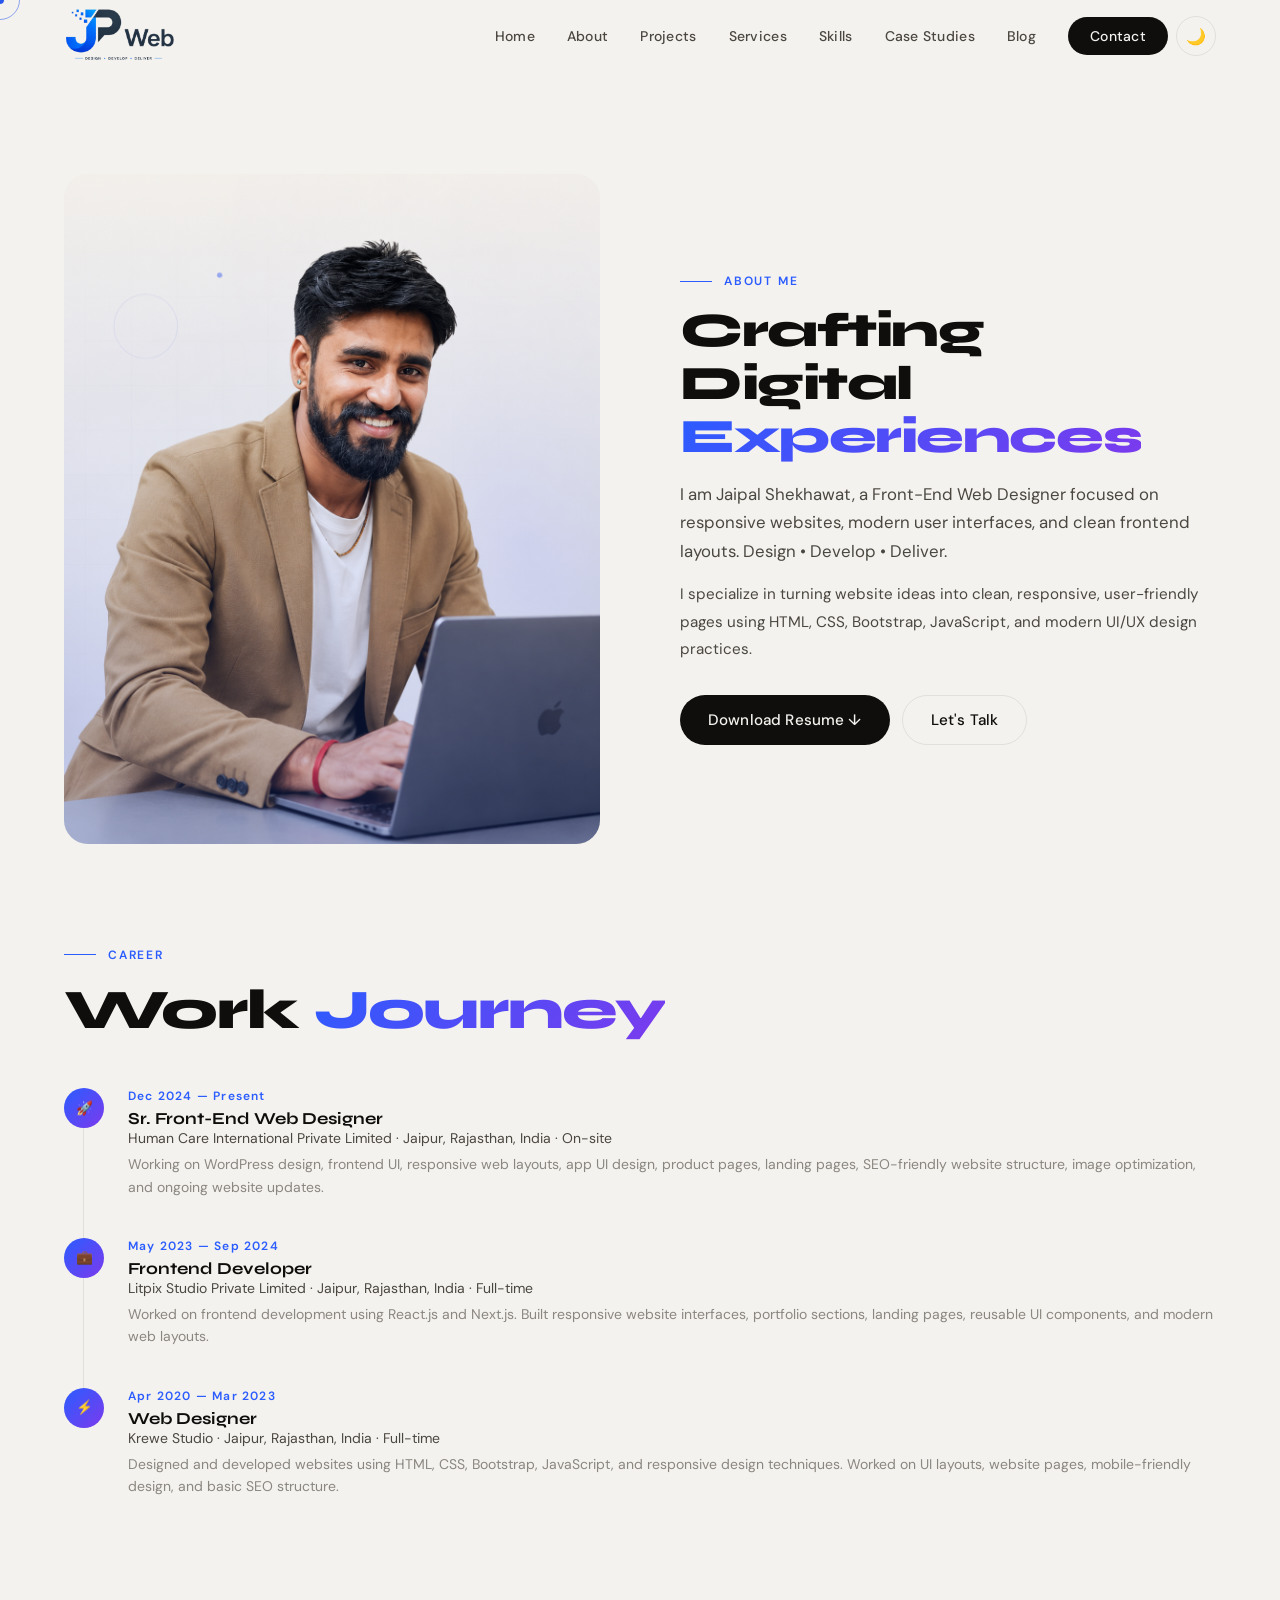
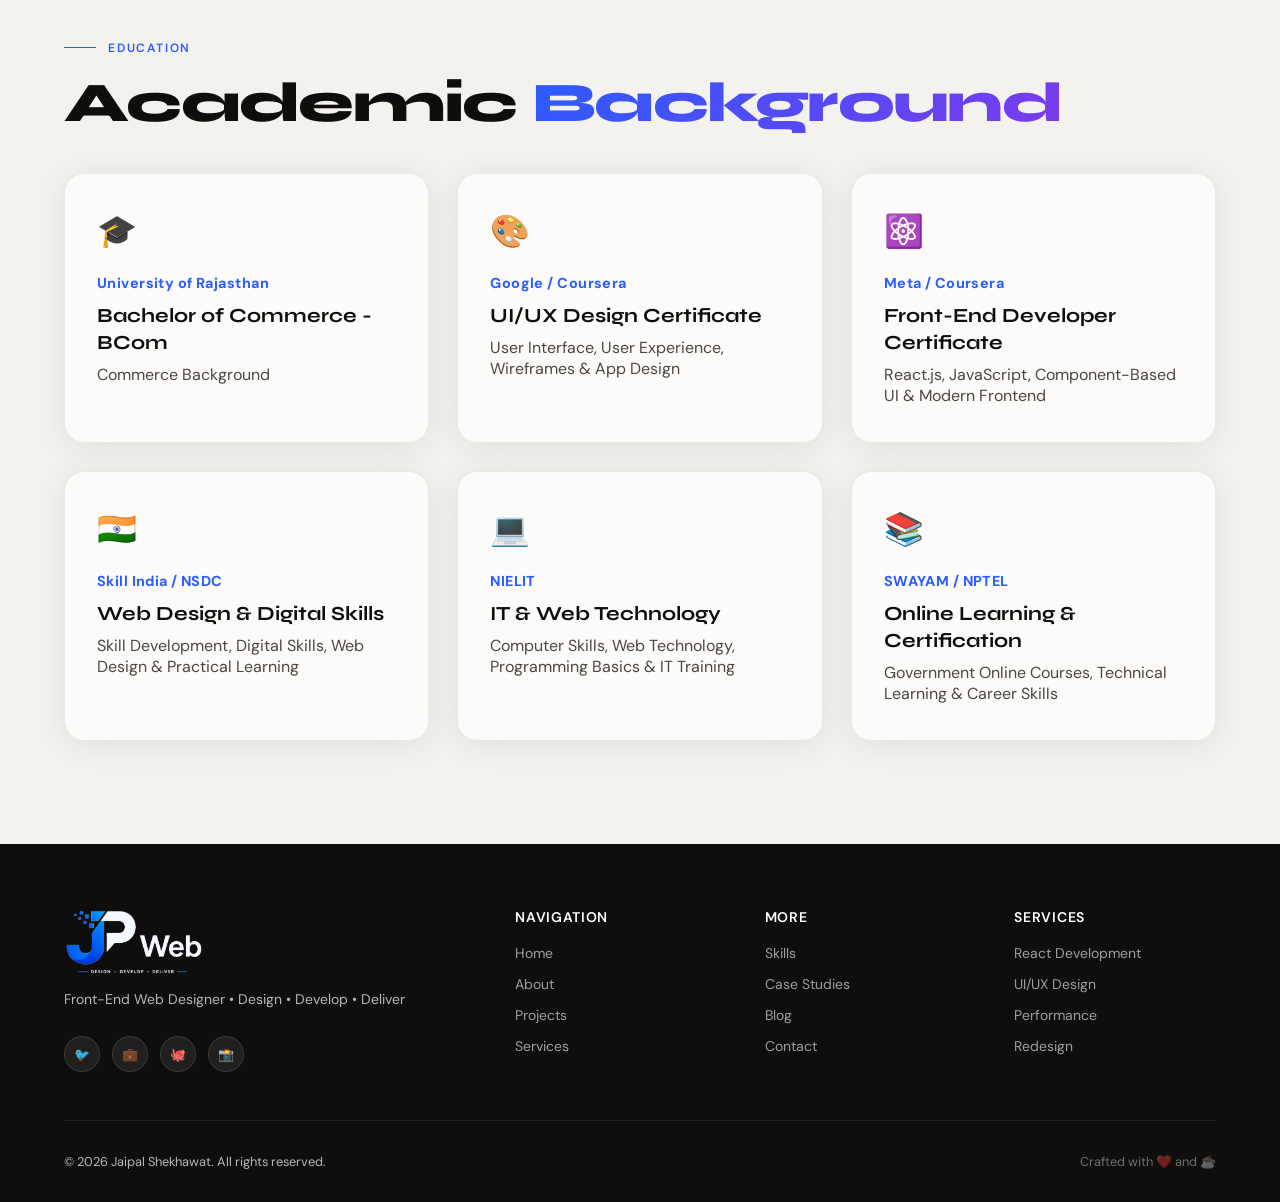
==== about.html @ 2cc58051 "Initial website upload" ====
<!doctype html>
<html lang="en">
<head>
  <meta charset="utf-8" />
  <meta content="width=device-width, initial-scale=1" name="viewport" />
  <title>About — Jaipal Shekhawat</title>
  <link rel="preconnect" href="https://fonts.googleapis.com">
  <link href="https://fonts.googleapis.com/css2?family=Syne:wght@400;500;600;700;800&family=DM+Sans:ital,wght@0,300;0,400;0,500;1,300&display=swap" rel="stylesheet">
  <link href="css/style.css" rel="stylesheet" />
  <link href="css/responsive.css" rel="stylesheet" />
</head>
<body>

  <!-- CURSOR -->
<div class="cursor">
  <div class="cursor-dot"></div>
  <div class="cursor-ring"></div>
</div>

<!-- SCROLL PROGRESS -->
<div class="scroll-progress" id="scrollProgress"></div>

<!-- MOBILE MENU -->
<div class="mobile-menu" id="mobileMenu">
  <a href="index.html">Home</a>
  <a href="about.html">About</a>
  <a href="projects.html">Projects</a>
  <a href="services.html">Services</a>
  <a href="skills.html">Skills</a>
  <a href="case-studies.html">Case Studies</a>
  <a href="blog.html">Blog</a>
  <a href="contact.html">Contact</a>
</div>

<!-- NAV -->
<nav id="mainNav">
  <a class="nav-logo" href="index.html">
    <div class="nav-logo-dot"><img src="images/jp-logo.png" alt="JP Web"></div>
    
  </a>
  <div class="nav-links">
    <a href="index.html">Home</a>
    <a href="about.html">About</a>
    <a href="projects.html">Projects</a>
    <a href="services.html">Services</a>
    <a href="skills.html">Skills</a>
    <a href="case-studies.html">Case Studies</a>
    <a href="blog.html">Blog</a>
    <a href="contact.html" class="nav-cta">Contact</a>
  </div>
  <button class="nav-theme" onclick="toggleTheme()" title="Toggle theme">☀️</button>
  <button class="hamburger" id="hamburger" onclick="toggleMobile()">
    <span></span><span></span><span></span>
  </button>
</nav>

<!-- ==================== ABOUT PAGE ==================== -->
<div class="page" id="page-about">
  <section class="about-hero">
    <div class="about-img">

      <img 
      src="images/about-hero.png" 
      alt="Jaipal Shekhawat Front-End Web Designer" 
      class="hero-profile-img"
    >
  </div>

    <div class="about-text">
      <div class="section-label">About Me</div>
      <h1 class="section-title">Crafting Digital <span style="background:linear-gradient(135deg,var(--accent),var(--accent2));-webkit-background-clip:text;-webkit-text-fill-color:transparent">Experiences</span></h1>
      <p class="section-sub">I am Jaipal Shekhawat, a Front-End Web Designer focused on responsive websites, modern user interfaces, and clean frontend layouts. Design • Develop • Deliver.</p>
      <p style="color:var(--ink2);line-height:1.8;margin-top:16px;font-size:0.95rem">I specialize in turning website ideas into clean, responsive, user-friendly pages using HTML, CSS, Bootstrap, JavaScript, and modern UI/UX design practices.</p>
      <div style="display:flex;gap:12px;margin-top:32px;flex-wrap:wrap">
        <a href="#" class="btn btn-primary" onclick="alert('Resume download simulated')">Download Resume ↓</a>
        <a class="btn btn-outline" href="contact.html">Let's Talk</a>
      </div>
    </div>
  </section>

  <section>
    <div class="section-label">Career</div>
    <h2 class="section-title">Work <span style="background:linear-gradient(135deg,var(--accent),var(--accent2));-webkit-background-clip:text;-webkit-text-fill-color:transparent">Journey</span></h2>
    
    <div class="timeline" style="margin-top:48px">
 
      <div class="timeline-item reveal">
  <div class="timeline-dot">🚀</div>
  <div>
    <div class="timeline-year">Dec 2024 — Present</div>
    <div class="timeline-role">Sr. Front-End Web Designer</div>
    <div class="timeline-company">
      Human Care International Private Limited · Jaipur, Rajasthan, India · On-site
    </div>
    <div class="timeline-desc">
     Working on WordPress design, frontend UI, responsive web layouts, app UI design,
  product pages, landing pages, SEO-friendly website structure, image optimization,
  and ongoing website updates.
    </div>
  </div>
</div>

  <div class="timeline-item reveal">
    <div class="timeline-dot">💼</div>
    <div>
      <div class="timeline-year">May 2023 — Sep 2024</div>
      <div class="timeline-role">Frontend Developer</div>
      <div class="timeline-company">
        Litpix Studio Private Limited · Jaipur, Rajasthan, India · Full-time
      </div>
      <div class="timeline-desc">
        Worked on frontend development using React.js and Next.js. Built responsive
        website interfaces, portfolio sections, landing pages, reusable UI components,
        and modern web layouts.
      </div>
    </div>
  </div>

  <div class="timeline-item reveal">
    <div class="timeline-dot">⚡</div>
    <div>
      <div class="timeline-year">Apr 2020 — Mar 2023</div>
      <div class="timeline-role">Web Designer</div>
      <div class="timeline-company">
        Krewe Studio · Jaipur, Rajasthan, India · Full-time
      </div>
      <div class="timeline-desc">
        Designed and developed websites using HTML, CSS, Bootstrap, JavaScript,
        and responsive design techniques. Worked on UI layouts, website pages,
        mobile-friendly design, and basic SEO structure.
      </div>
    </div>
  </div>
</div>


  </section>

  <section style="padding-top:0">
    <div class="section-label">Education</div>
    <h2 class="section-title">Academic <span style="background:linear-gradient(135deg,var(--accent),var(--accent2));-webkit-background-clip:text;-webkit-text-fill-color:transparent">Background</span></h2>
    

    
<div style="display:grid;grid-template-columns:repeat(auto-fill,minmax(280px,1fr));gap:28px;margin-top:40px">

  <div class="glass reveal" style="padding:36px 32px;border-radius:var(--radius)">
    <div style="font-size:2rem;margin-bottom:22px">🎓</div>

    <div style="font-size:0.9rem;color:var(--accent);font-weight:700;letter-spacing:0.03em;margin-bottom:10px">
      University of Rajasthan
    </div>

    <div style="font-family:'Syne',sans-serif;font-weight:700;color:var(--ink);font-size:1.25rem;line-height:1.35">
      Bachelor of Commerce - BCom
    </div>

    <div style="color:var(--ink2);font-size:1rem;margin-top:8px">
      Commerce Background
    </div>
  </div>

  <div class="glass reveal" style="padding:36px 32px;border-radius:var(--radius)">
    <div style="font-size:2rem;margin-bottom:22px">🎨</div>

    <div style="font-size:0.9rem;color:var(--accent);font-weight:700;letter-spacing:0.03em;margin-bottom:10px">
      Google / Coursera
    </div>

    <div style="font-family:'Syne',sans-serif;font-weight:700;color:var(--ink);font-size:1.25rem;line-height:1.35">
      UI/UX Design Certificate
    </div>

    <div style="color:var(--ink2);font-size:1rem;margin-top:8px">
      User Interface, User Experience, Wireframes & App Design
    </div>
  </div>

  <div class="glass reveal" style="padding:36px 32px;border-radius:var(--radius)">
    <div style="font-size:2rem;margin-bottom:22px">⚛️</div>

    <div style="font-size:0.9rem;color:var(--accent);font-weight:700;letter-spacing:0.03em;margin-bottom:10px">
      Meta / Coursera
    </div>

    <div style="font-family:'Syne',sans-serif;font-weight:700;color:var(--ink);font-size:1.25rem;line-height:1.35">
      Front-End Developer Certificate
    </div>

    <div style="color:var(--ink2);font-size:1rem;margin-top:8px">
      React.js, JavaScript, Component-Based UI & Modern Frontend
    </div>
  </div>

  <div class="glass reveal" style="padding:36px 32px;border-radius:var(--radius)">
    <div style="font-size:2rem;margin-bottom:22px">🇮🇳</div>

    <div style="font-size:0.9rem;color:var(--accent);font-weight:700;letter-spacing:0.03em;margin-bottom:10px">
      Skill India / NSDC
    </div>

    <div style="font-family:'Syne',sans-serif;font-weight:700;color:var(--ink);font-size:1.25rem;line-height:1.35">
      Web Design & Digital Skills
    </div>

    <div style="color:var(--ink2);font-size:1rem;margin-top:8px">
      Skill Development, Digital Skills, Web Design & Practical Learning
    </div>
  </div>

  <div class="glass reveal" style="padding:36px 32px;border-radius:var(--radius)">
    <div style="font-size:2rem;margin-bottom:22px">💻</div>

    <div style="font-size:0.9rem;color:var(--accent);font-weight:700;letter-spacing:0.03em;margin-bottom:10px">
      NIELIT
    </div>

    <div style="font-family:'Syne',sans-serif;font-weight:700;color:var(--ink);font-size:1.25rem;line-height:1.35">
      IT & Web Technology
    </div>

    <div style="color:var(--ink2);font-size:1rem;margin-top:8px">
      Computer Skills, Web Technology, Programming Basics & IT Training
    </div>
  </div>

  <div class="glass reveal" style="padding:36px 32px;border-radius:var(--radius)">
    <div style="font-size:2rem;margin-bottom:22px">📚</div>

    <div style="font-size:0.9rem;color:var(--accent);font-weight:700;letter-spacing:0.03em;margin-bottom:10px">
      SWAYAM / NPTEL
    </div>

    <div style="font-family:'Syne',sans-serif;font-weight:700;color:var(--ink);font-size:1.25rem;line-height:1.35">
      Online Learning & Certification
    </div>

    <div style="color:var(--ink2);font-size:1rem;margin-top:8px">
      Government Online Courses, Technical Learning & Career Skills
    </div>
  </div>

</div>


  </section>
</div>

<!-- FOOTER (shown on all pages via JS) -->
<footer id="siteFooter">
  <div class="footer-top">
    <div>
      <div class="footer-brand"><a href="index.html"> <img src="images/jp-logo-footer.png" alt="JP Web"> </a></div>
      <p class="footer-desc">Front-End Web Designer • Design • Develop • Deliver</p>
      <div class="footer-socials" style="margin-top:24px">
        <a href="#" class="social-icon">🐦</a>
        <a href="#" class="social-icon">💼</a>
        <a href="#" class="social-icon">🐙</a>
        <a href="#" class="social-icon">📸</a>
      </div>
    </div>
    <div>
      <div class="footer-col-title">Navigation</div>
      <ul class="footer-links">
        <li><a href="index.html">Home</a></li>
        <li><a href="about.html">About</a></li>
        <li><a href="projects.html">Projects</a></li>
        <li><a href="services.html">Services</a></li>
      </ul>
    </div>
    <div>
      <div class="footer-col-title">More</div>
      <ul class="footer-links">
        <li><a href="skills.html">Skills</a></li>
        <li><a href="case-studies.html">Case Studies</a></li>
        <li><a href="blog.html">Blog</a></li>
        <li><a href="contact.html">Contact</a></li>
      </ul>
    </div>
    <div>
      <div class="footer-col-title">Services</div>
      <ul class="footer-links">
        <li><a href="#">React Development</a></li>
        <li><a href="#">UI/UX Design</a></li>
        <li><a href="#">Performance</a></li>
        <li><a href="#">Redesign</a></li>
      </ul>
    </div>
  </div>
  <div class="footer-bottom">
    <span>© 2026 Jaipal Shekhawat. All rights reserved.</span>
    <span style="color:rgba(255,255,255,0.4)">Crafted with ❤️ and ☕</span>
  </div>
</footer>

<script src="js/data.js" defer></script>
<script src="js/projects.js" defer></script>
<script src="js/skills.js" defer></script>
<script src="js/theme.js" defer></script>
<script src="js/menu.js" defer></script>
<script src="js/faq.js" defer></script>
<script src="js/form.js" defer></script>
<script src="js/animations.js" defer></script>
<script src="js/main.js" defer></script>
</body>
</html>
---- css/style.css ----
:root {
  --bg: #f4f2ee;
  --bg2: #eceae4;
  --surface: rgba(255, 255, 255, 0.7);
  --surface2: rgba(255, 255, 255, 0.4);
  --ink: #0f0e0c;
  --ink2: #4a4740;
  --ink3: #8a8680;
  --accent: #2a5cff;
  --accent2: #7c3aed;
  --accent3: #06b6d4;
  --gold: #d4a843;
  --border: rgba(0, 0, 0, 0.08);
  --shadow: 0 4px 32px rgba(0, 0, 0, 0.08);
  --shadow2: 0 20px 60px rgba(0, 0, 0, 0.12);
  --radius: 20px;
  --radius2: 12px;
  --nav-h: 72px;
}
[data-theme="dark"] {
  --bg: #0c0b09;
  --bg2: #141210;
  --surface: rgba(255, 255, 255, 0.05);
  --surface2: rgba(255, 255, 255, 0.03);
  --ink: #f0ede6;
  --ink2: #b0aa9f;
  --ink3: #6a6560;
  --border: rgba(255, 255, 255, 0.08);
  --shadow: 0 4px 32px rgba(0, 0, 0, 0.4);
  --shadow2: 0 20px 60px rgba(0, 0, 0, 0.6);
}

*,
*::before,
*::after {
  box-sizing: border-box;
  margin: 0;
  padding: 0;
}
html {
  scroll-behavior: smooth;
}
body {
  font-family: "DM Sans", sans-serif;
  background: var(--bg);
  color: var(--ink);
  overflow-x: hidden;
  transition:
    background 0.4s,
    color 0.4s;
  cursor: auto;
}

/* CUSTOM CURSOR */
.cursor {
  position: fixed;
  top: 0;
  left: 0;
  pointer-events: none;
  z-index: 9999;
  mix-blend-mode: multiply;
}
[data-theme="dark"] .cursor {
  mix-blend-mode: screen;
}
.cursor-dot {
  width: 8px;
  height: 8px;
  background: var(--accent);
  border-radius: 50%;
  position: absolute;
  transform: translate(-50%, -50%);
  transition:
    width 0.2s,
    height 0.2s,
    background 0.2s;
}
.cursor-ring {
  width: 40px;
  height: 40px;
  border: 1.5px solid var(--accent);
  border-radius: 50%;
  position: absolute;
  transform: translate(-50%, -50%);
  opacity: 0.5;
  transition: all 0.15s ease-out;
}
body:has(a:hover) .cursor-ring,
body:has(button:hover) .cursor-ring {
  width: 60px;
  height: 60px;
  opacity: 0.8;
}

/* SCROLL PROGRESS */
.scroll-progress {
  position: fixed;
  top: 0;
  left: 0;
  height: 2px;
  background: linear-gradient(90deg, var(--accent), var(--accent2));
  z-index: 9998;
  width: 0%;
  transition: width 0.1s;
}

/* NAV */
nav {
  position: fixed;
  top: 0;
  left: 0;
  right: 0;
  z-index: 1000;
  height: var(--nav-h);
  display: flex;
  align-items: center;
  padding: 0 clamp(24px, 5vw, 80px);
  transition: all 0.4s;
}
nav.scrolled {
  background: var(--surface);
  backdrop-filter: blur(20px);
  border-bottom: 1px solid var(--border);
  box-shadow: var(--shadow);
}
.nav-logo {
  display: inline-flex;
  align-items: center;
  text-decoration: none;
}

.nav-logo-dot img {
  width: 110px;
  height: auto;
  display: block;
  object-fit: contain;
}

@keyframes pulse {
  0%,
  100% {
    transform: scale(1);
    opacity: 1;
  }
  50% {
    transform: scale(1.4);
    opacity: 0.7;
  }
}
.nav-links {
  display: flex;
  align-items: center;
  gap: 32px;
  margin-left: auto;
}
.nav-links a {
  font-size: 0.875rem;
  font-weight: 500;
  color: var(--ink2);
  text-decoration: none;
  letter-spacing: 0.02em;
  transition: color 0.2s;
  position: relative;
}
.nav-links a::after {
  content: "";
  position: absolute;
  bottom: -4px;
  left: 0;
  width: 0;
  height: 1px;
  background: var(--accent);
  transition: width 0.3s;
}
.nav-links a:hover {
  color: var(--ink);
}
.nav-links a:hover::after {
  width: 100%;
}
.nav-cta {
  background: var(--ink);
  color: var(--bg) !important;
  padding: 10px 22px;
  border-radius: 100px;
  transition:
    background 0.2s,
    transform 0.2s !important;
}
.nav-cta::after {
  display: none !important;
}
.nav-cta:hover {
  background: var(--accent) !important;
  transform: translateY(-1px);
}
.nav-theme {
  background: none;
  border: 1.5px solid var(--border);
  color: var(--ink);
  width: 40px;
  height: 40px;
  border-radius: 50%;
  cursor: pointer;
  font-size: 1rem;
  display: flex;
  align-items: center;
  justify-content: center;
  transition: all 0.2s;
  margin-left: 8px;
}
.nav-theme:hover {
  background: var(--surface2);
}
.hamburger {
  display: none;
  flex-direction: column;
  gap: 5px;
  cursor: pointer;
  background: none;
  border: none;
  padding: 4px;
}
.hamburger span {
  width: 24px;
  height: 1.5px;
  background: var(--ink);
  transition: all 0.3s;
}

/* PAGE SYSTEM */
.page {
  display: block;
  min-height: 100vh;
  padding-top: var(--nav-h);
  animation: fadeUp 0.5s ease;
}
@keyframes fadeUp {
  from {
    opacity: 0;
    transform: translateY(20px);
  }
  to {
    opacity: 1;
    transform: translateY(0);
  }
}



.hero-profile {
 
  pointer-events: none;
}

.hero-profile-img {

  max-width: 100%;
  height: auto;
  display: block;
  object-fit: contain;
  
}

.faq-wrapper {
  display: grid;
  grid-template-columns: 1fr 0.75fr;
  align-items: center;
  gap: 70px;
}

.faq-right {
  position: relative;
  display: flex;
  justify-content: center;
  align-items: center;
}

.faq-right::before {
  content: "";
  position: absolute;
  width: 360px;
  height: 360px;
  border-radius: 50%;
  background: radial-gradient(circle, rgba(63, 94, 251, 0.16), transparent 65%);
  z-index: 0;
}

.faq-img {
  position: relative;
  z-index: 1;
  width: 460px;
  max-width: 100%;
  height: auto;
  display: block;
  object-fit: contain;
  filter: drop-shadow(0 28px 45px rgba(0, 0, 0, 0.12));
}

/* SECTION */
section {
  padding: clamp(60px, 8vw, 120px) clamp(24px, 5vw, 80px);
}
.section-label {
  font-size: 0.75rem;
  font-weight: 600;
  letter-spacing: 0.15em;
  text-transform: uppercase;
  color: var(--accent);
  margin-bottom: 16px;
  display: flex;
  align-items: center;
  gap: 12px;
}
.section-label::before {
  content: "";
  width: 32px;
  height: 1px;
  background: var(--accent);
}
.section-title {
  font-family: "Syne", sans-serif;
  font-size: clamp(2rem, 5vw, 3.5rem);
  font-weight: 800;
  line-height: 1.1;
  letter-spacing: -0.03em;
  color: var(--ink);
}
.section-sub {
  font-size: 1.05rem;
  color: var(--ink2);
  line-height: 1.7;
  max-width: 560px;
  margin-top: 16px;
}

/* GLASS CARD */
.glass {
  background: var(--surface);
  backdrop-filter: blur(20px);
  border: 1px solid var(--border);
  border-radius: var(--radius);
  box-shadow: var(--shadow);
}

/* ==================== HOME ==================== */
.hero {
  
  display: flex;
  align-items: center;
  position: relative;
  overflow: hidden;
  padding: 0 clamp(24px, 5vw, 80px);
}
.hero-bg {
  position: absolute;
  inset: 0;
  z-index: 0;
  background:
    radial-gradient(
      ellipse 80% 60% at 60% 40%,
      rgba(42, 92, 255, 0.06) 0%,
      transparent 70%
    ),
    radial-gradient(
      ellipse 60% 50% at 20% 80%,
      rgba(124, 58, 237, 0.05) 0%,
      transparent 70%
    );
}
.hero-grid {
  position: absolute;
  inset: 0;
  z-index: 0;
  opacity: 0.4;
  background-image:
    linear-gradient(var(--border) 1px, transparent 1px),
    linear-gradient(90deg, var(--border) 1px, transparent 1px);
  background-size: 60px 60px;
  mask-image: radial-gradient(ellipse at center, black 40%, transparent 80%);
}
.hero-content {
  position: relative;
  z-index: 1;
  max-width: 760px;
}
.hero-badge {
  display: inline-flex;
  align-items: center;
  gap: 10px;
  background: var(--surface);
  border: 1px solid var(--border);
  padding: 8px 18px;
  border-radius: 100px;
  font-size: 0.8rem;
  color: var(--ink2);
  margin-bottom: 32px;
  backdrop-filter: blur(12px);
  animation: slideDown 0.8s ease;
}
.hero-badge-dot {
  width: 6px;
  height: 6px;
  background: #22c55e;
  border-radius: 50%;
  animation: pulse 2s infinite;
}
.hero-title {
  font-family: "Syne", sans-serif;
 font-size: clamp(2.8rem, 7vw, 3.5rem);
  font-weight: 800;
  line-height: 1.05;
  letter-spacing: -0.04em;
  color: var(--ink);
  animation: slideUp 0.9s 0.1s both;
}
.hero-title .highlight {
  background: linear-gradient(135deg, var(--accent) 0%, var(--accent2) 100%);
  -webkit-background-clip: text;
  -webkit-text-fill-color: transparent;
}
.hero-sub {
  font-size: clamp(1rem, 2vw, 1.2rem);
  color: var(--ink2);
  line-height: 1.7;
  max-width: 560px;
  margin-top: 24px;
  animation: slideUp 0.9s 0.2s both;
}
.hero-actions {
  display: flex;
  gap: 16px;
  margin-top: 40px;
  flex-wrap: wrap;
  animation: slideUp 0.9s 0.3s both;
}
.btn {
  display: inline-flex;
  align-items: center;
  gap: 8px;
  padding: 14px 28px;
  border-radius: 100px;
  font-weight: 500;
  font-size: 0.95rem;
  cursor: pointer;
  text-decoration: none;
  transition: all 0.25s;
  border: none;
  font-family: "DM Sans", sans-serif;
  letter-spacing: 0.01em;
}
.btn-primary {
  background: var(--ink);
  color: var(--bg);
}
.btn-primary:hover {
  background: var(--accent);
  transform: translateY(-2px);
  box-shadow: 0 12px 32px rgba(42, 92, 255, 0.3);
}
.btn-outline {
  background: transparent;
  color: var(--ink);
  border: 1.5px solid var(--border);
}
.btn-outline:hover {
  border-color: var(--accent);
  color: var(--accent);
  transform: translateY(-2px);
}
.btn-arrow {
  font-size: 1.1rem;
  transition: transform 0.2s;
}
.btn:hover .btn-arrow {
  transform: translateX(4px);
}
.hero-floats {
  position: absolute;
  right: clamp(24px, 8vw, 120px);
  top: 50%;
  transform: translateY(-50%);
  z-index: 1;
  display: flex;
  flex-direction: column;
  gap: 16px;
}
.float-card {
  padding: 16px 20px;
  border-radius: var(--radius2);
  min-width: 180px;
  animation: float 4s ease-in-out infinite;
}
.float-card:nth-child(2) {
  animation-delay: -1.5s;
  margin-left: 30px;
}
.float-card:nth-child(3) {
  animation-delay: -3s;
}
@keyframes float {
  0%,
  100% {
    transform: translateY(0);
  }
  50% {
    transform: translateY(-12px);
  }
}
.float-label {
  font-size: 0.7rem;
  color: var(--ink3);
  letter-spacing: 0.1em;
  text-transform: uppercase;
  margin-bottom: 4px;
}
.float-val {
  font-family: "Syne", sans-serif;
  font-size: 1.4rem;
  font-weight: 800;
  color: var(--ink);
}
.float-sub {
  font-size: 0.75rem;
  color: var(--ink2);
  margin-top: 2px;
}
@keyframes slideDown {
  from {
    opacity: 0;
    transform: translateY(-20px);
  }
  to {
    opacity: 1;
    transform: translateY(0);
  }
}
@keyframes slideUp {
  from {
    opacity: 0;
    transform: translateY(30px);
  }
  to {
    opacity: 1;
    transform: translateY(0);
  }
}

/* STATS */
.stats-grid {
  display: grid;
  grid-template-columns: repeat(auto-fit, minmax(180px, 1fr));
  gap: 24px;
  margin-top: 80px;
}
.stat-card {
  padding: 32px;
  text-align: center;
  transition: transform 0.3s;
}
.stat-card:hover {
  transform: translateY(-4px);
}
.stat-num {
  font-family: "Syne", sans-serif;
  font-size: 3rem;
  font-weight: 800;
  letter-spacing: -0.04em;
  color: var(--ink);
  background: linear-gradient(135deg, var(--ink), var(--accent));
  -webkit-background-clip: text;
  -webkit-text-fill-color: transparent;
}
.stat-label {
  font-size: 0.875rem;
  color: var(--ink2);
  margin-top: 8px;
}

/* SKILLS HIGHLIGHTS */
.skills-row {
  display: flex;
  flex-wrap: wrap;
  gap: 12px;
  margin-top: 40px;
}
.skill-tag {
  display: flex;
  align-items: center;
  gap: 8px;
  padding: 10px 18px;
  border-radius: 100px;
  font-size: 0.875rem;
  font-weight: 500;
  background: var(--surface2);
  border: 1px solid var(--border);
  color: var(--ink2);
  cursor: auto;
  transition: all 0.2s;
}
.skill-tag:hover {
  background: var(--accent);
  color: white;
  border-color: transparent;
  transform: translateY(-2px);
}
.skill-tag-dot {
  width: 6px;
  height: 6px;
  border-radius: 50%;
}

/* PROJECT CARDS */
.projects-grid {
  display: grid;
  grid-template-columns: repeat(auto-fill, minmax(340px, 1fr));
  gap: 24px;
  margin-top: 48px;
}
.project-card {
  border-radius: var(--radius);
  overflow: hidden;
  background: var(--surface);
  border: 1px solid var(--border);
  transition: all 0.35s;
  position: relative;
}
.project-card:hover {
  transform: translateY(-6px);
  box-shadow: var(--shadow2);
}
.project-thumb {
  height: 220px;
  position: relative;
  overflow: hidden;
  background: linear-gradient(135deg, #1a1a2e 0%, #16213e 50%, #0f3460 100%);
  display: flex;
  align-items: center;
  justify-content: center;
}
.project-thumb-inner {
  width: 80%;
  height: 75%;
  border-radius: 12px;
  background: rgba(255, 255, 255, 0.06);
  border: 1px solid rgba(255, 255, 255, 0.1);
  display: flex;
  align-items: center;
  justify-content: center;
  font-size: 2rem;
  transition: transform 0.4s;
}
.project-card:hover .project-thumb-inner {
  transform: scale(1.05);
}
.project-cat {
  position: absolute;
  top: 16px;
  left: 16px;
  background: rgba(42, 92, 255, 0.9);
  color: white;
  font-size: 0.7rem;
  font-weight: 600;
  letter-spacing: 0.08em;
  text-transform: uppercase;
  padding: 4px 12px;
  border-radius: 100px;
}
.project-body {
  padding: 24px;
}
.project-title {
  font-family: "Syne", sans-serif;
  font-size: 1.2rem;
  font-weight: 700;
  color: var(--ink);
}
.project-desc {
  font-size: 0.875rem;
  color: var(--ink2);
  line-height: 1.6;
  margin-top: 8px;
}
.project-stack {
  display: flex;
  flex-wrap: wrap;
  gap: 6px;
  margin-top: 16px;
}
.stack-tag {
  font-size: 0.7rem;
  font-weight: 600;
  letter-spacing: 0.05em;
  padding: 4px 10px;
  border-radius: 6px;
  background: var(--bg2);
  color: var(--ink3);
  border: 1px solid var(--border);
}
.project-links {
  display: flex;
  gap: 12px;
  margin-top: 20px;
}
.project-btn {
  flex: 1;
  text-align: center;
  padding: 10px;
  border-radius: 10px;
  font-size: 0.8rem;
  font-weight: 600;
  text-decoration: none;
  cursor: pointer;
  transition: all 0.2s;
}
.project-btn-live {
  background: var(--accent);
  color: white;
}
.project-btn-live:hover {
  background: #1a4aee;
}
.project-btn-gh {
  background: var(--bg2);
  color: var(--ink2);
  border: 1px solid var(--border);
}
.project-btn-gh:hover {
  background: var(--ink);
  color: var(--bg);
}

/* FILTER */
.filter-row {
  display: flex;
  flex-wrap: wrap;
  gap: 10px;
  margin-top: 32px;
}
.filter-btn {
  padding: 9px 20px;
  border-radius: 100px;
  font-size: 0.85rem;
  font-weight: 500;
  border: 1.5px solid var(--border);
  background: transparent;
  color: var(--ink2);
  cursor: auto;
  transition: all 0.2s;
  font-family: "DM Sans", sans-serif;
}
.filter-btn.active,
.filter-btn:hover {
  background: var(--ink);
  color: var(--bg);
  border-color: var(--ink);
}

/* TESTIMONIALS */
.testimonials-grid {
  display: grid;
  grid-template-columns: repeat(auto-fill, minmax(300px, 1fr));
  gap: 24px;
  margin-top: 48px;
}
.testimonial-card {
  padding: 32px;
  border-radius: var(--radius);
  position: relative;
}
.quote-mark {
  font-size: 4rem;
  line-height: 1;
  color: var(--accent);
  opacity: 0.2;
  font-family: "Syne", sans-serif;
  position: absolute;
  top: 16px;
  right: 24px;
}
.testimonial-text {
  font-size: 0.95rem;
  line-height: 1.7;
  color: var(--ink2);
}
.testimonial-author {
  display: flex;
  align-items: center;
  gap: 12px;
  margin-top: 24px;
}
.author-avatar {
  width: 44px;
  height: 44px;
  border-radius: 50%;
  background: linear-gradient(135deg, var(--accent), var(--accent2));
  display: flex;
  align-items: center;
  justify-content: center;
  font-weight: 700;
  color: white;
  font-size: 0.875rem;
}
.author-name {
  font-weight: 600;
  color: var(--ink);
  font-size: 0.9rem;
}
.author-role {
  font-size: 0.78rem;
  color: var(--ink3);
}
.stars {
  color: var(--gold);
  font-size: 0.8rem;
  margin-bottom: 12px;
}

/* CTA BANNER */
.cta-banner {
  margin: 0 clamp(24px, 5vw, 80px) 80px;
  background: linear-gradient(135deg, var(--ink) 0%, #1a1a2e 100%);
  border-radius: var(--radius);
  padding: clamp(48px, 6vw, 80px);
  display: flex;
  align-items: center;
  justify-content: space-between;
  gap: 32px;
  flex-wrap: wrap;
  overflow: hidden;
  position: relative;
}
.cta-banner::before {
  content: "";
  position: absolute;
  width: 400px;
  height: 400px;
  border-radius: 50%;
  background: radial-gradient(
    circle,
    rgba(42, 92, 255, 0.3) 0%,
    transparent 70%
  );
  top: -200px;
  right: -100px;
}
.cta-title {
  font-family: "Syne", sans-serif;
  font-size: clamp(1.8rem, 4vw, 2.8rem);
  font-weight: 800;
  color: white;
  letter-spacing: -0.03em;
  position: relative;
  z-index: 1;
}
.cta-sub {
  color: rgba(255, 255, 255, 0.6);
  margin-top: 8px;
  position: relative;
  z-index: 1;
}
.cta-actions {
  position: relative;
  z-index: 1;
  display: flex;
  gap: 12px;
}
.btn-white {
  background: white;
  color: var(--ink);
}
.btn-white:hover {
  background: var(--accent);
  color: white;
  transform: translateY(-2px);
  box-shadow: 0 12px 32px rgba(42, 92, 255, 0.4);
}
.btn-ghost {
  background: rgba(255, 255, 255, 0.1);
  color: white;
  border: 1.5px solid rgba(255, 255, 255, 0.2);
}
.btn-ghost:hover {
  background: rgba(255, 255, 255, 0.2);
  transform: translateY(-2px);
}

/* FOOTER */
footer {
  background: var(--ink);
  color: rgba(255, 255, 255, 0.7);
  padding: 64px clamp(24px, 5vw, 80px) 32px;
}
.footer-top {
  display: grid;
  grid-template-columns: 2fr 1fr 1fr 1fr;
  gap: 48px;
  padding-bottom: 48px;
  border-bottom: 1px solid rgba(255, 255, 255, 0.08);
}
.footer-brand img {
  width: 140px;
    height: auto;
    display: block;
    object-fit: contain;
}
.footer-desc {
  font-size: 0.875rem;
  line-height: 1.7;
  margin-top: 12px;
}
.footer-col-title {
  font-weight: 600;
  color: white;
  margin-bottom: 16px;
  font-size: 0.875rem;
  letter-spacing: 0.05em;
  text-transform: uppercase;
}
.footer-links {
  list-style: none;
  display: flex;
  flex-direction: column;
  gap: 10px;
}
.footer-links a {
  color: rgba(255, 255, 255, 0.6);
  text-decoration: none;
  font-size: 0.875rem;
  transition: color 0.2s;
}
.footer-links a:hover {
  color: white;
}
.footer-bottom {
  display: flex;
  justify-content: space-between;
  align-items: center;
  padding-top: 32px;
  flex-wrap: wrap;
  gap: 16px;
  font-size: 0.8rem;
}
.footer-socials {
  display: flex;
  gap: 12px;
}
.social-icon {
  width: 36px;
  height: 36px;
  border-radius: 50%;
  background: rgba(255, 255, 255, 0.08);
  border: 1px solid rgba(255, 255, 255, 0.1);
  display: flex;
  align-items: center;
  justify-content: center;
  font-size: 0.8rem;
  cursor: auto;
  transition: all 0.2s;
  color: white;
  text-decoration: none;
}
.social-icon:hover {
  background: var(--accent);
  border-color: var(--accent);
  transform: translateY(-3px);
}

/* ABOUT PAGE */
.about-hero {
  display: grid;
  grid-template-columns: 1fr 1fr;
  gap: 80px;
  align-items: center;
  padding-bottom: 0;
}
.about-img {

  border-radius: 24px;
  overflow: hidden;
  position: relative;
 
  display: flex;
  align-items: center;
  justify-content: center;
  font-size: 6rem;
}
.about-img::after {
  content: "";
  position: absolute;
  inset: 0;
  background: linear-gradient(to top, rgba(42, 92, 255, 0.2), transparent);
}
.about-tag {
  font-size: 3rem;
  position: relative;
  z-index: 1;
}
.about-text .section-title {
  font-size: clamp(1.8rem, 4vw, 3rem);
}
.timeline {
  margin-top: 48px;
}
.timeline-item {
  display: flex;
  gap: 24px;
  padding-bottom: 40px;
  position: relative;
}
.timeline-item:not(:last-child)::before {
  content: "";
  position: absolute;
  left: 19px;
  top: 40px;
  bottom: 0;
  width: 1px;
  background: var(--border);
}
.timeline-dot {
  width: 40px;
  height: 40px;
  border-radius: 50%;
  flex-shrink: 0;
  background: linear-gradient(135deg, var(--accent), var(--accent2));
  display: flex;
  align-items: center;
  justify-content: center;
  font-size: 0.85rem;
  color: white;
  font-weight: 700;
}
.timeline-year {
  font-size: 0.75rem;
  color: var(--accent);
  font-weight: 600;
  letter-spacing: 0.1em;
  margin-bottom: 4px;
}
.timeline-role {
  font-family: "Syne", sans-serif;
  font-size: 1.05rem;
  font-weight: 700;
  color: var(--ink);
}
.timeline-company {
  font-size: 0.875rem;
  color: var(--ink2);
}
.timeline-desc {
  font-size: 0.875rem;
  color: var(--ink3);
  line-height: 1.6;
  margin-top: 6px;
}

/* SKILLS BARS */
.skills-grid {
  display: grid;
  grid-template-columns: repeat(auto-fill, minmax(280px, 1fr));
  gap: 20px;
  margin-top: 48px;
}
.skill-item {
  padding: 24px;
  border-radius: var(--radius2);
}
.skill-header {
  display: flex;
  justify-content: space-between;
  align-items: center;
  margin-bottom: 12px;
}
.skill-name {
  font-weight: 600;
  color: var(--ink);
  font-size: 0.9rem;
  display: flex;
  align-items: center;
  gap: 8px;
}
.skill-icon {
  font-size: 1.1rem;
}
.skill-pct {
  font-family: "Syne", sans-serif;
  font-weight: 800;
  color: var(--accent);
  font-size: 1rem;
}
.skill-bar-bg {
  height: 6px;
  background: var(--bg2);
  border-radius: 100px;
  overflow: hidden;
}
.skill-bar-fill {
  height: 100%;
  background: linear-gradient(90deg, var(--accent), var(--accent2));
  border-radius: 100px;
  width: 0%;
  transition: width 1.2s cubic-bezier(0.4, 0, 0.2, 1);
}

/* SERVICES PAGE */
.services-grid {
  display: grid;
  grid-template-columns: repeat(auto-fill, minmax(300px, 1fr));
  gap: 24px;
  margin-top: 48px;
}
.service-card {
  padding: 36px;
  border-radius: var(--radius);
  border: 1px solid var(--border);
  background: var(--surface);
  transition: all 0.3s;
  position: relative;
  overflow: hidden;
  cursor: auto;
}
.service-card::before {
  content: "";
  position: absolute;
  inset: 0;
  opacity: 0;
  background: linear-gradient(
    135deg,
    rgba(42, 92, 255, 0.04) 0%,
    rgba(124, 58, 237, 0.04) 100%
  );
  transition: opacity 0.3s;
}
.service-card:hover::before {
  opacity: 1;
}
.service-card:hover {
  transform: translateY(-4px);
  box-shadow: var(--shadow2);
  border-color: rgba(42, 92, 255, 0.2);
}
.service-icon {
  width: 56px;
  height: 56px;
  border-radius: 16px;
  margin-bottom: 20px;
  background: linear-gradient(
    135deg,
    rgba(42, 92, 255, 0.1),
    rgba(124, 58, 237, 0.1)
  );
  border: 1px solid rgba(42, 92, 255, 0.2);
  display: flex;
  align-items: center;
  justify-content: center;
  font-size: 1.4rem;
}
.service-title {
  font-family: "Syne", sans-serif;
  font-size: 1.15rem;
  font-weight: 700;
  color: var(--ink);
  margin-bottom: 10px;
}
.service-desc {
  font-size: 0.875rem;
  color: var(--ink2);
  line-height: 1.7;
}
.service-price {
  margin-top: 20px;
  font-family: "Syne", sans-serif;
  font-size: 1.4rem;
  font-weight: 800;
  color: var(--accent);
}
.service-price small {
  font-family: "DM Sans", sans-serif;
  font-size: 0.75rem;
  color: var(--ink3);
  font-weight: 400;
}
.service-features {
  margin-top: 16px;
  display: flex;
  flex-direction: column;
  gap: 8px;
}
.service-feat {
  font-size: 0.82rem;
  color: var(--ink2);
  display: flex;
  align-items: center;
  gap: 8px;
}
.service-feat::before {
  content: "✓";
  color: var(--accent);
  font-weight: 700;
  flex-shrink: 0;
}

/* PROCESS */
.process-grid {
  display: grid;
  grid-template-columns: repeat(auto-fill, minmax(220px, 1fr));
  gap: 24px;
  margin-top: 48px;
}
.process-card {
  padding: 32px;
  border-radius: var(--radius);
  text-align: center;
  position: relative;
}
.process-num {
  font-family: "Syne", sans-serif;
  font-size: 3rem;
  font-weight: 800;
  background: linear-gradient(135deg, var(--accent), var(--accent2));
  -webkit-background-clip: text;
  -webkit-text-fill-color: transparent;
  margin-bottom: 12px;
  line-height: 1;
}
.process-title {
  font-weight: 700;
  color: var(--ink);
  margin-bottom: 8px;
}
.process-desc {
  font-size: 0.85rem;
  color: var(--ink2);
  line-height: 1.6;
}

/* FAQ */
.faq-list {
  margin-top: 48px;
  display: flex;
  flex-direction: column;
  gap: 12px;
  max-width: 720px;
}
.faq-item {
  border-radius: var(--radius2);
  border: 1px solid var(--border);
  overflow: hidden;
}
.faq-q {
  padding: 20px 24px;
  font-weight: 600;
  cursor: pointer;
  display: flex;
  justify-content: space-between;
  align-items: center;
  background: var(--surface);
  color: var(--ink);
  transition: background 0.2s;
}
.faq-q:hover {
  background: var(--surface2);
}
.faq-q.open + .faq-a {
  max-height: 200px;
}
.faq-chevron {
  transition: transform 0.3s;
  font-size: 0.8rem;
  color: var(--ink3);
}
.faq-q.open .faq-chevron {
  transform: rotate(180deg);
}
.faq-a {
  max-height: 0;
  overflow: hidden;
  transition: max-height 0.4s ease;
}
.faq-a-inner {
  padding: 16px 24px 20px;
  font-size: 0.9rem;
  color: var(--ink2);
  line-height: 1.7;
  border-top: 1px solid var(--border);
}

/* BLOG */
.blog-grid {
  display: grid;
  grid-template-columns: repeat(auto-fill, minmax(320px, 1fr));
  gap: 24px;
  margin-top: 48px;
}
.blog-card {
  border-radius: var(--radius);
  overflow: hidden;
  border: 1px solid var(--border);
  background: var(--surface);
  transition: all 0.3s;
  cursor: pointer;
}
.blog-card:hover {
  transform: translateY(-4px);
  box-shadow: var(--shadow2);
}
.blog-thumb {
  height: 180px;
  position: relative;
  overflow: hidden;
  display: flex;
  align-items: center;
  justify-content: center;
  font-size: 3rem;
}
.blog-thumb-featured {
  height: 260px;
}
.blog-cat {
  position: absolute;
  top: 16px;
  left: 16px;
  font-size: 0.7rem;
  font-weight: 600;
  letter-spacing: 0.08em;
  text-transform: uppercase;
  padding: 4px 12px;
  border-radius: 100px;
  background: rgba(255, 255, 255, 0.9);
  color: var(--ink);
}
.blog-body {
  padding: 24px;
}
.blog-meta {
  display: flex;
  gap: 16px;
  align-items: center;
  margin-bottom: 12px;
}
.blog-date {
  font-size: 0.78rem;
  color: var(--ink3);
}
.blog-read {
  font-size: 0.78rem;
  color: var(--ink3);
}
.blog-title {
  font-family: "Syne", sans-serif;
  font-size: 1.1rem;
  font-weight: 700;
  color: var(--ink);
  line-height: 1.3;
}
.blog-excerpt {
  font-size: 0.875rem;
  color: var(--ink2);
  line-height: 1.6;
  margin-top: 8px;
}
.blog-read-more {
  margin-top: 16px;
  display: inline-flex;
  align-items: center;
  gap: 6px;
  font-size: 0.85rem;
  font-weight: 600;
  color: var(--accent);
  text-decoration: none;
}
.search-bar {
  display: flex;
  align-items: center;
  gap: 12px;
  background: var(--surface);
  border: 1.5px solid var(--border);
  border-radius: 100px;
  padding: 12px 20px;
  max-width: 400px;
  margin-top: 24px;
}
.search-bar input {
  flex: 1;
  background: none;
  border: none;
  outline: none;
  font-family: "DM Sans", sans-serif;
  font-size: 0.9rem;
  color: var(--ink);
}
.search-bar input::placeholder {
  color: var(--ink3);
}

/* CONTACT */
.contact-grid {
  display: grid;
  grid-template-columns: 1fr 1.4fr;
  gap: 60px;
  align-items: start;
  margin-top: 48px;
}
.contact-info {
  display: flex;
  flex-direction: column;
  gap: 24px;
}
.contact-item {
  display: flex;
  align-items: flex-start;
  gap: 16px;
  padding: 20px;
  border-radius: var(--radius2);
}
.contact-item-icon {
  width: 44px;
  height: 44px;
  border-radius: 12px;
  background: linear-gradient(135deg, var(--accent), var(--accent2));
  display: flex;
  align-items: center;
  justify-content: center;
  font-size: 1.1rem;
  flex-shrink: 0;
}
.contact-item-label {
  font-size: 0.78rem;
  color: var(--ink3);
  font-weight: 600;
  letter-spacing: 0.08em;
  text-transform: uppercase;
  margin-bottom: 4px;
}
.contact-item-val {
  font-weight: 600;
  color: var(--ink);
}
.availability {
  display: flex;
  align-items: center;
  gap: 10px;
  background: rgba(34, 197, 94, 0.1);
  border: 1px solid rgba(34, 197, 94, 0.2);
  border-radius: 100px;
  padding: 10px 20px;
  width: fit-content;
  font-size: 0.875rem;
  color: #22c55e;
  font-weight: 500;
  margin-top: 8px;
}
.avail-dot {
  width: 8px;
  height: 8px;
  background: #22c55e;
  border-radius: 50%;
  animation: pulse 2s infinite;
}
.contact-form {
  display: flex;
  flex-direction: column;
  gap: 20px;
}
.form-row {
  display: grid;
  grid-template-columns: 1fr 1fr;
  gap: 16px;
}
.form-group {
  display: flex;
  flex-direction: column;
  gap: 8px;
}
.form-label {
  font-size: 0.8rem;
  font-weight: 600;
  color: var(--ink2);
  letter-spacing: 0.05em;
  text-transform: uppercase;
}
.form-input,
.form-textarea {
  background: var(--surface);
  border: 1.5px solid var(--border);
  border-radius: var(--radius2);
  padding: 14px 18px;
  font-family: "DM Sans", sans-serif;
  font-size: 0.9rem;
  color: var(--ink);
  outline: none;
  transition:
    border-color 0.2s,
    box-shadow 0.2s;
  width: 100%;
}
.form-input:focus,
.form-textarea:focus {
  border-color: var(--accent);
  box-shadow: 0 0 0 3px rgba(42, 92, 255, 0.1);
}
.form-textarea {
  height: 140px;
  resize: vertical;
}
.form-success {
  display: none;
  background: rgba(34, 197, 94, 0.1);
  border: 1px solid rgba(34, 197, 94, 0.3);
  border-radius: var(--radius2);
  padding: 16px 20px;
  color: #22c55e;
  font-weight: 500;
  text-align: center;
  font-size: 0.9rem;
}

/* CASE STUDIES */
.case-grid {
  display: grid;
  grid-template-columns: repeat(auto-fill, minmax(340px, 1fr));
  gap: 32px;
  margin-top: 48px;
}
.case-card {
  border-radius: var(--radius);
  overflow: hidden;
  border: 1px solid var(--border);
  background: var(--surface);
  cursor: pointer;
  transition: all 0.3s;
}
.case-card:hover {
  transform: translateY(-6px);
  box-shadow: var(--shadow2);
}
.case-header {
  padding: 40px;
  position: relative;
  height: 200px;
  display: flex;
  align-items: flex-end;
}
.case-meta {
  position: relative;
  z-index: 1;
}
.case-tag {
  font-size: 0.7rem;
  font-weight: 700;
  letter-spacing: 0.1em;
  text-transform: uppercase;
  color: rgba(255, 255, 255, 0.7);
  margin-bottom: 8px;
}
.case-title-big {
  font-family: "Syne", sans-serif;
  font-size: 1.6rem;
  font-weight: 800;
  color: white;
  line-height: 1.2;
}
.case-body {
  padding: 28px;
}
.case-metrics {
  display: grid;
  grid-template-columns: repeat(3, 1fr);
  gap: 16px;
  margin-top: 16px;
}
.case-metric {
  text-align: center;
  padding: 16px 8px;
  background: var(--bg2);
  border-radius: 12px;
}
.case-metric-val {
  font-family: "Syne", sans-serif;
  font-size: 1.4rem;
  font-weight: 800;
  color: var(--accent);
}
.case-metric-label {
  font-size: 0.7rem;
  color: var(--ink3);
  margin-top: 4px;
}

/* NEWSLETTER */
.newsletter {
  background: linear-gradient(
    135deg,
    rgba(42, 92, 255, 0.06),
    rgba(124, 58, 237, 0.06)
  );
  border: 1px solid rgba(42, 92, 255, 0.15);
  border-radius: var(--radius);
  padding: 48px;
  text-align: center;
  margin-top: 80px;
}
.newsletter-title {
  font-family: "Syne", sans-serif;
  font-size: 1.8rem;
  font-weight: 800;
  color: var(--ink);
  margin-bottom: 8px;
}
.newsletter-sub {
  color: var(--ink2);
  font-size: 0.95rem;
  margin-bottom: 28px;
}
.newsletter-form {
  display: flex;
  gap: 12px;
  max-width: 440px;
  margin: 0 auto;
}
.newsletter-form input {
  flex: 1;
  padding: 14px 18px;
  border-radius: 100px;
  border: 1.5px solid var(--border);
  background: var(--surface);
  font-family: "DM Sans", sans-serif;
  font-size: 0.9rem;
  color: var(--ink);
  outline: none;
  transition: border-color 0.2s;
}
.newsletter-form input:focus {
  border-color: var(--accent);
}

/* MOBILE */
.mobile-menu {
  position: fixed;
  inset: 0;
  background: var(--bg);
  z-index: 999;
  padding: clamp(80px, 15vw, 120px) clamp(24px, 5vw, 80px) 40px;
  display: flex;
  flex-direction: column;
  gap: 32px;
  transform: translateX(100%);
  transition: transform 0.4s cubic-bezier(0.4, 0, 0.2, 1);
}
.mobile-menu.open {
  transform: translateX(0);
}
.mobile-menu a {
  font-family: "Syne", sans-serif;
  font-size: 2rem;
  font-weight: 800;
  color: var(--ink);
  text-decoration: none;
  transition: color 0.2s;
}
.mobile-menu a:hover {
  color: var(--accent);
}

/* ANIMATIONS */
.reveal {
  opacity: 0;
  transform: translateY(40px);
  transition:
    opacity 0.7s,
    transform 0.7s;
}
.reveal.visible {
  opacity: 1;
  transform: translateY(0);
}

/* COUNTER */
.counter {
  display: inline-block;
}

/* MARQUEE */
.marquee-wrap {
  overflow: hidden;
 
  padding: 20px 0;
  border-top: 1px solid var(--border);
  border-bottom: 1px solid var(--border);
}
.marquee-track {
  display: flex;
  gap: 40px;
  animation: marquee 25s linear infinite;
  width: max-content;
}
.marquee-wrap:hover .marquee-track {
  animation-play-state: paused;
}
@keyframes marquee {
  from {
    transform: translateX(0);
  }
  to {
    transform: translateX(-50%);
  }
}
.marquee-item {
  font-family: "Syne", sans-serif;
  font-size: 1.1rem;
  font-weight: 600;
  color: var(--ink3);
  white-space: nowrap;
  display: flex;
  align-items: center;
  gap: 16px;
}
.marquee-item::after {
  content: "✦";
  color: var(--accent);
  font-size: 0.6rem;
}

/* RESPONSIVE */


.faq-section {
    padding-bottom: 0;
}
---- css/responsive.css ----
/* Responsive CSS */

@media (max-width: 900px) {
    .hero-floats { display: none; }
    .about-hero { grid-template-columns: 1fr; }
    .about-img { max-width: 400px; aspect-ratio: 1; }
    .contact-grid { grid-template-columns: 1fr; }
    .form-row { grid-template-columns: 1fr; }
    .footer-top { grid-template-columns: 1fr 1fr; }
  }

@media (max-width: 700px) {
    .nav-links { display: none; }
    .hamburger { display: flex; }
    .footer-top { grid-template-columns: 1fr; }
    .hero-title { font-size: 2.6rem; }
  }
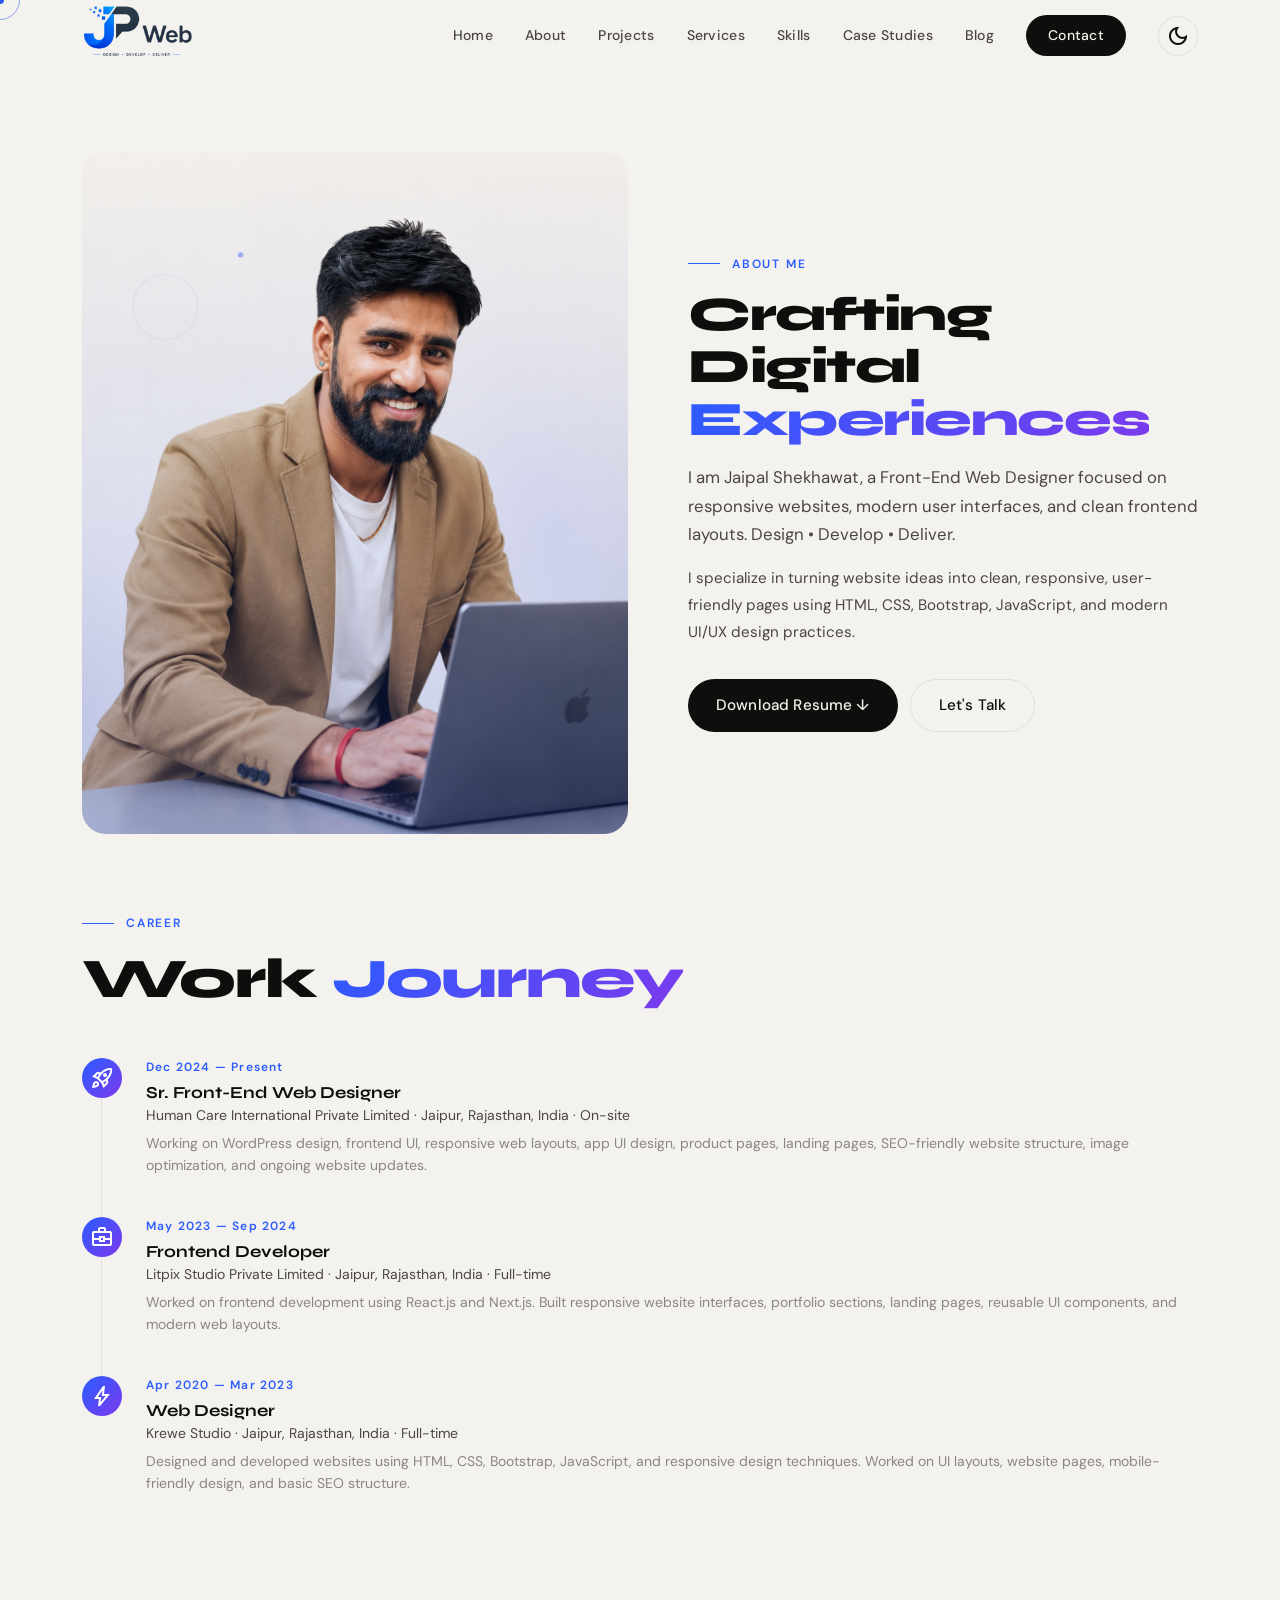
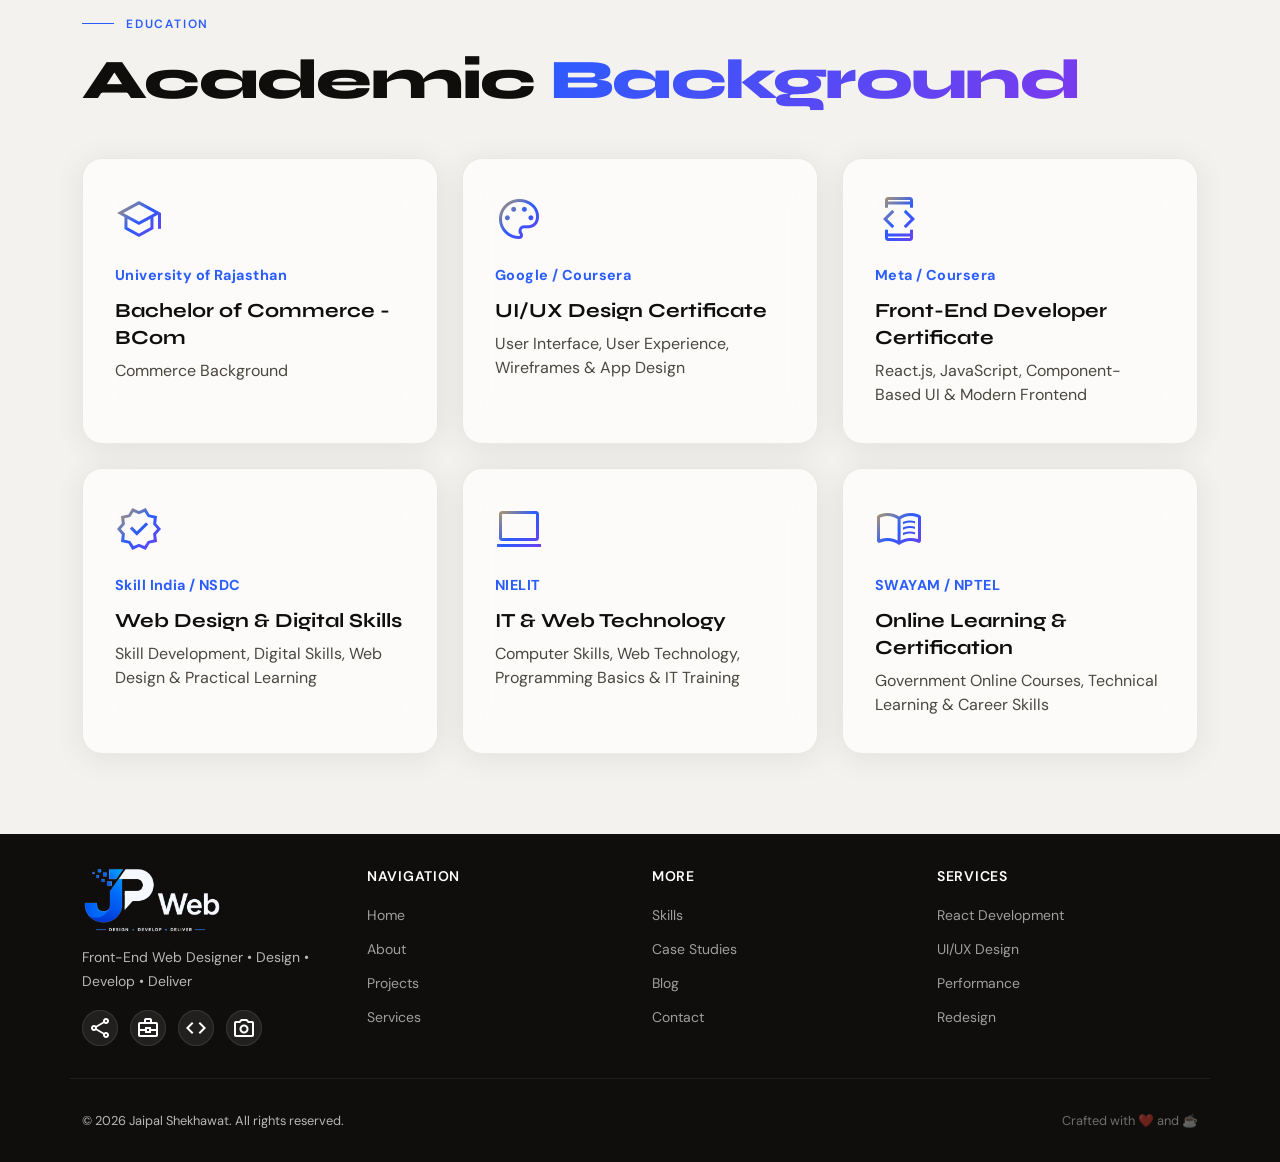
==== commit 7bc91f25: "Initial commit" ====
--- a/about.html
+++ b/about.html
@@ -1,44 +1,74 @@
-<!doctype html>
+<!DOCTYPE html>
+
 <html lang="en">
+
 <head>
   <meta charset="utf-8" />
   <meta content="width=device-width, initial-scale=1" name="viewport" />
   <title>About — Jaipal Shekhawat</title>
-  <link rel="preconnect" href="https://fonts.googleapis.com">
-  <link href="https://fonts.googleapis.com/css2?family=Syne:wght@400;500;600;700;800&family=DM+Sans:ital,wght@0,300;0,400;0,500;1,300&display=swap" rel="stylesheet">
+
+
+
+ <!-- PNG Favicons -->
+    <link
+      href="images/favicon-16x16.png"
+      rel="icon"
+      sizes="16x16"
+      type="image/png"
+    />
+    <link
+      href="images/favicon-32x32.png"
+      rel="icon"
+      sizes="32x32"
+      type="image/png"
+    />
+    <!-- Apple iPhone -->
+    <link
+      href="images/apple-touch-icon.png"
+      rel="apple-touch-icon"
+      sizes="180x180"
+    />
+    <!-- Android / PWA -->
+    <link
+      href="images/android-chrome-192x192.png"
+      rel="icon"
+      sizes="192x192"
+      type="image/png"
+    />
+    <link
+      href="images/android-chrome-512x512.png"
+      rel="icon"
+      sizes="512x512"
+      type="image/png"
+    />
+
+
+
+
+  <link href="https://fonts.googleapis.com" rel="preconnect" />
+  <link
+    href="https://fonts.googleapis.com/css2?family=Syne:wght@400;500;600;700;800&amp;family=DM+Sans:ital,wght@0,300;0,400;0,500;1,300&amp;display=swap"
+    rel="stylesheet" />
+  <link rel="stylesheet"
+    href="https://fonts.googleapis.com/css2?family=Material+Symbols+Outlined:opsz,wght,FILL,GRAD@24,200,0,0">
+  <link href="https://cdn.jsdelivr.net/npm/bootstrap@5.3.3/dist/css/bootstrap.min.css" rel="stylesheet" />
   <link href="css/style.css" rel="stylesheet" />
   <link href="css/responsive.css" rel="stylesheet" />
 </head>
+
 <body>
 
   <!-- CURSOR -->
-<div class="cursor">
-  <div class="cursor-dot"></div>
-  <div class="cursor-ring"></div>
-</div>
-
-<!-- SCROLL PROGRESS -->
-<div class="scroll-progress" id="scrollProgress"></div>
-
-<!-- MOBILE MENU -->
-<div class="mobile-menu" id="mobileMenu">
-  <a href="index.html">Home</a>
-  <a href="about.html">About</a>
-  <a href="projects.html">Projects</a>
-  <a href="services.html">Services</a>
-  <a href="skills.html">Skills</a>
-  <a href="case-studies.html">Case Studies</a>
-  <a href="blog.html">Blog</a>
-  <a href="contact.html">Contact</a>
-</div>
-
-<!-- NAV -->
-<nav id="mainNav">
-  <a class="nav-logo" href="index.html">
-    <div class="nav-logo-dot"><img src="images/jp-logo.png" alt="JP Web"></div>
-    
-  </a>
-  <div class="nav-links">
+  <div class="cursor">
+    <div class="cursor-dot"></div>
+    <div class="cursor-ring"></div>
+  </div>
+
+  <!-- SCROLL PROGRESS -->
+  <div class="scroll-progress" id="scrollProgress"></div>
+
+  <!-- MOBILE MENU -->
+  <div class="mobile-menu" id="mobileMenu">
     <a href="index.html">Home</a>
     <a href="about.html">About</a>
     <a href="projects.html">Projects</a>
@@ -46,261 +76,396 @@
     <a href="skills.html">Skills</a>
     <a href="case-studies.html">Case Studies</a>
     <a href="blog.html">Blog</a>
-    <a href="contact.html" class="nav-cta">Contact</a>
+    <a href="contact.html">Contact</a>
   </div>
-  <button class="nav-theme" onclick="toggleTheme()" title="Toggle theme">☀️</button>
-  <button class="hamburger" id="hamburger" onclick="toggleMobile()">
-    <span></span><span></span><span></span>
-  </button>
-</nav>
-
-<!-- ==================== ABOUT PAGE ==================== -->
-<div class="page" id="page-about">
-  <section class="about-hero">
-    <div class="about-img">
-
-      <img 
-      src="images/about-hero.png" 
-      alt="Jaipal Shekhawat Front-End Web Designer" 
-      class="hero-profile-img"
-    >
+
+  <!-- NAV -->
+  <nav id="mainNav" class="site-nav">
+    <div class="container">
+      <div class="row align-items-center">
+
+        <div class="col-auto">
+          <a class="nav-logo" href="index.html">
+            <div class="nav-logo-dot">
+              <img alt="JP Web" src="images/jp-logo.png" />
+            </div>
+          </a>
+        </div>
+
+        <div class="col d-none d-lg-flex justify-content-center">
+          <div class="nav-links">
+            <a href="index.html">Home</a>
+            <a href="about.html">About</a>
+            <a href="projects.html">Projects</a>
+            <a href="services.html">Services</a>
+            <a href="skills.html">Skills</a>
+            <a href="case-studies.html">Case Studies</a>
+            <a href="blog.html">Blog</a>
+            <a class="nav-cta" href="contact.html">Contact</a>
+          </div>
+        </div>
+
+        <div class="col-auto ms-auto d-flex align-items-center gap-2">
+          <button class="nav-theme" onclick="toggleTheme()" title="Toggle theme">
+            <i class="material-symbols-outlined" aria-hidden="true">light_mode</i>
+          </button>
+
+          <button class="hamburger d-flex d-lg-none" id="hamburger" onclick="toggleMobile()">
+            <span></span>
+            <span></span>
+            <span></span>
+          </button>
+        </div>
+
+      </div>
+    </div>
+  </nav>
+
+
+  <!-- ==================== ABOUT PAGE ==================== -->
+
+
+  <!-- ABOUT PAGE START -->
+  <div class="page" id="page-about">
+
+    <!-- ABOUT HERO SECTION START -->
+    <section class="about-hero">
+      <div class="container">
+        <div class="row align-items-center gy-5">
+
+          <!-- ABOUT HERO IMAGE COLUMN START -->
+          <div class="col-12 col-lg-6">
+            <div class="about-img">
+              <img alt="Jaipal Shekhawat Front-End Web Designer" class="hero-profile-img" src="images/about-hero.png" />
+            </div>
+          </div>
+          <!-- ABOUT HERO IMAGE COLUMN END -->
+
+          <!-- ABOUT HERO CONTENT COLUMN START -->
+          <div class="col-12 col-lg-6 ps-lg-5">
+            <div class="about-text">
+              <div class="section-label">About Me</div>
+
+              <h1 class="section-title">
+                Crafting Digital <span class="text-gradient">Experiences</span>
+              </h1>
+
+              <p class="section-sub">
+                I am Jaipal Shekhawat, a Front-End Web Designer focused on responsive websites,
+                modern user interfaces, and clean frontend layouts. Design • Develop • Deliver.
+              </p>
+
+              <p class="about-lead-text">
+                I specialize in turning website ideas into clean, responsive, user-friendly pages
+                using HTML, CSS, Bootstrap, JavaScript, and modern UI/UX design practices.
+              </p>
+
+              <!-- ABOUT HERO BUTTONS START -->
+              <div class="about-actions">
+                <a class="btn btn-primary" href="#" onclick="alert('Resume download simulated')">
+                  Download Resume ↓
+                </a>
+
+                <a class="btn btn-outline" href="contact.html">
+                  Let's Talk
+                </a>
+              </div>
+              <!-- ABOUT HERO BUTTONS END -->
+
+            </div>
+          </div>
+          <!-- ABOUT HERO CONTENT COLUMN END -->
+
+        </div>
+      </div>
+    </section>
+    <!-- ABOUT HERO SECTION END -->
+
+
+    <!-- CAREER / WORK JOURNEY SECTION START -->
+    <section class="section-pt">
+      <div class="container">
+
+        <!-- CAREER SECTION HEADING START -->
+        <div class="mb-5">
+          <div class="section-label">Career</div>
+          <h2 class="section-title">
+            Work <span class="text-gradient">Journey</span>
+          </h2>
+        </div>
+        <!-- CAREER SECTION HEADING END -->
+
+        <!-- TIMELINE START -->
+        <div class="timeline">
+
+          <!-- TIMELINE ITEM 01 START -->
+          <div class="timeline-item reveal">
+            <div class="timeline-dot">
+              <i class="material-symbols-outlined" aria-hidden="true">rocket_launch</i>
+            </div>
+
+            <div>
+              <div class="timeline-year">Dec 2024 — Present</div>
+              <div class="timeline-role">Sr. Front-End Web Designer</div>
+              <div class="timeline-company">
+                Human Care International Private Limited · Jaipur, Rajasthan, India · On-site
+              </div>
+              <div class="timeline-desc">
+                Working on WordPress design, frontend UI, responsive web layouts, app UI design,
+                product pages, landing pages, SEO-friendly website structure, image optimization,
+                and ongoing website updates.
+              </div>
+            </div>
+          </div>
+          <!-- TIMELINE ITEM 01 END -->
+
+          <!-- TIMELINE ITEM 02 START -->
+          <div class="timeline-item reveal">
+            <div class="timeline-dot">
+              <i class="material-symbols-outlined" aria-hidden="true">business_center</i>
+            </div>
+
+            <div>
+              <div class="timeline-year">May 2023 — Sep 2024</div>
+              <div class="timeline-role">Frontend Developer</div>
+              <div class="timeline-company">
+                Litpix Studio Private Limited · Jaipur, Rajasthan, India · Full-time
+              </div>
+              <div class="timeline-desc">
+                Worked on frontend development using React.js and Next.js. Built responsive
+                website interfaces, portfolio sections, landing pages, reusable UI components,
+                and modern web layouts.
+              </div>
+            </div>
+          </div>
+          <!-- TIMELINE ITEM 02 END -->
+
+          <!-- TIMELINE ITEM 03 START -->
+          <div class="timeline-item reveal">
+            <div class="timeline-dot">
+              <i class="material-symbols-outlined" aria-hidden="true">bolt</i>
+            </div>
+
+            <div>
+              <div class="timeline-year">Apr 2020 — Mar 2023</div>
+              <div class="timeline-role">Web Designer</div>
+              <div class="timeline-company">
+                Krewe Studio · Jaipur, Rajasthan, India · Full-time
+              </div>
+              <div class="timeline-desc">
+                Designed and developed websites using HTML, CSS, Bootstrap, JavaScript,
+                and responsive design techniques. Worked on UI layouts, website pages,
+                mobile-friendly design, and basic SEO structure.
+              </div>
+            </div>
+          </div>
+          <!-- TIMELINE ITEM 03 END -->
+
+        </div>
+        <!-- TIMELINE END -->
+
+      </div>
+    </section>
+    <!-- CAREER / WORK JOURNEY SECTION END -->
+
+
+    <!-- EDUCATION SECTION START -->
+    <section class="section-pt section-pb">
+      <div class="container">
+
+        <!-- EDUCATION SECTION HEADING START -->
+        <div class="mb-5">
+          <div class="section-label">Education</div>
+          <h2 class="section-title">
+            Academic <span class="text-gradient">Background</span>
+          </h2>
+        </div>
+        <!-- EDUCATION SECTION HEADING END -->
+
+        <!-- EDUCATION GRID START -->
+        <div class="row g-4">
+
+          <!-- EDUCATION CARD 01 START -->
+          <div class="col-12 col-md-6 col-xl-4">
+            <div class="glass reveal education-card">
+              <div class="education-icon">
+                <i class="material-symbols-outlined" aria-hidden="true">school</i>
+              </div>
+              <div class="education-source">University of Rajasthan</div>
+              <div class="education-title">Bachelor of Commerce - BCom</div>
+              <div class="education-desc">Commerce Background</div>
+            </div>
+          </div>
+          <!-- EDUCATION CARD 01 END -->
+
+          <!-- EDUCATION CARD 02 START -->
+          <div class="col-12 col-md-6 col-xl-4">
+            <div class="glass reveal education-card">
+              <div class="education-icon">
+                <i class="material-symbols-outlined" aria-hidden="true">palette</i>
+              </div>
+              <div class="education-source">Google / Coursera</div>
+              <div class="education-title">UI/UX Design Certificate</div>
+              <div class="education-desc">
+                User Interface, User Experience, Wireframes &amp; App Design
+              </div>
+            </div>
+          </div>
+          <!-- EDUCATION CARD 02 END -->
+
+          <!-- EDUCATION CARD 03 START -->
+          <div class="col-12 col-md-6 col-xl-4">
+            <div class="glass reveal education-card">
+              <div class="education-icon">
+                <i class="material-symbols-outlined" aria-hidden="true">developer_mode</i>
+              </div>
+              <div class="education-source">Meta / Coursera</div>
+              <div class="education-title">Front-End Developer Certificate</div>
+              <div class="education-desc">
+                React.js, JavaScript, Component-Based UI &amp; Modern Frontend
+              </div>
+            </div>
+          </div>
+          <!-- EDUCATION CARD 03 END -->
+
+          <!-- EDUCATION CARD 04 START -->
+          <div class="col-12 col-md-6 col-xl-4">
+            <div class="glass reveal education-card">
+              <div class="education-icon">
+                <i class="material-symbols-outlined" aria-hidden="true">verified</i>
+              </div>
+              <div class="education-source">Skill India / NSDC</div>
+              <div class="education-title">Web Design &amp; Digital Skills</div>
+              <div class="education-desc">
+                Skill Development, Digital Skills, Web Design &amp; Practical Learning
+              </div>
+            </div>
+          </div>
+          <!-- EDUCATION CARD 04 END -->
+
+          <!-- EDUCATION CARD 05 START -->
+          <div class="col-12 col-md-6 col-xl-4">
+            <div class="glass reveal education-card">
+              <div class="education-icon">
+                <i class="material-symbols-outlined" aria-hidden="true">computer</i>
+              </div>
+              <div class="education-source">NIELIT</div>
+              <div class="education-title">IT &amp; Web Technology</div>
+              <div class="education-desc">
+                Computer Skills, Web Technology, Programming Basics &amp; IT Training
+              </div>
+            </div>
+          </div>
+          <!-- EDUCATION CARD 05 END -->
+
+          <!-- EDUCATION CARD 06 START -->
+          <div class="col-12 col-md-6 col-xl-4">
+            <div class="glass reveal education-card">
+              <div class="education-icon">
+                <i class="material-symbols-outlined" aria-hidden="true">menu_book</i>
+              </div>
+              <div class="education-source">SWAYAM / NPTEL</div>
+              <div class="education-title">Online Learning &amp; Certification</div>
+              <div class="education-desc">
+                Government Online Courses, Technical Learning &amp; Career Skills
+              </div>
+            </div>
+          </div>
+          <!-- EDUCATION CARD 06 END -->
+
+        </div>
+        <!-- EDUCATION GRID END -->
+
+      </div>
+    </section>
+    <!-- EDUCATION SECTION END -->
+
   </div>
-
-    <div class="about-text">
-      <div class="section-label">About Me</div>
-      <h1 class="section-title">Crafting Digital <span style="background:linear-gradient(135deg,var(--accent),var(--accent2));-webkit-background-clip:text;-webkit-text-fill-color:transparent">Experiences</span></h1>
-      <p class="section-sub">I am Jaipal Shekhawat, a Front-End Web Designer focused on responsive websites, modern user interfaces, and clean frontend layouts. Design • Develop • Deliver.</p>
-      <p style="color:var(--ink2);line-height:1.8;margin-top:16px;font-size:0.95rem">I specialize in turning website ideas into clean, responsive, user-friendly pages using HTML, CSS, Bootstrap, JavaScript, and modern UI/UX design practices.</p>
-      <div style="display:flex;gap:12px;margin-top:32px;flex-wrap:wrap">
-        <a href="#" class="btn btn-primary" onclick="alert('Resume download simulated')">Download Resume ↓</a>
-        <a class="btn btn-outline" href="contact.html">Let's Talk</a>
+  <!-- ABOUT PAGE END -->
+
+  <!-- FOOTER (shown on all pages via JS) -->
+  <footer id="siteFooter">
+
+    <div class="container">
+      <div class="footer-top row">
+        <div class="col-12 col-md-6 col-xl-3">
+          <div class="footer-brand"><a href="index.html"> <img alt="JP Web" src="images/jp-logo-footer.png" /> </a>
+          </div>
+          <p class="footer-desc">Front-End Web Designer • Design • Develop • Deliver</p>
+          <div class="footer-socials mt-24">
+            <a class="social-icon" href="#">
+              <i class="material-symbols-outlined" aria-hidden="true">share</i>
+            </a>
+            <a class="social-icon" href="#">
+              <i class="material-symbols-outlined" aria-hidden="true">business_center</i>
+            </a>
+            <a class="social-icon" href="#">
+              <i class="material-symbols-outlined" aria-hidden="true">code</i>
+            </a>
+            <a class="social-icon" href="#">
+              <i class="material-symbols-outlined" aria-hidden="true">photo_camera</i>
+            </a>
+          </div>
+        </div>
+        <div class="col-12 col-md-6 col-xl-3">
+          <div class="footer-col-title">Navigation</div>
+          <ul class="footer-links">
+            <li><a href="index.html">Home</a></li>
+            <li><a href="about.html">About</a></li>
+            <li><a href="projects.html">Projects</a></li>
+            <li><a href="services.html">Services</a></li>
+          </ul>
+        </div>
+        <div class="col-12 col-md-6 col-xl-3">
+          <div class="footer-col-title">More</div>
+          <ul class="footer-links">
+            <li><a href="skills.html">Skills</a></li>
+            <li><a href="case-studies.html">Case Studies</a></li>
+            <li><a href="blog.html">Blog</a></li>
+            <li><a href="contact.html">Contact</a></li>
+          </ul>
+        </div>
+        <div class="col-12 col-md-6 col-xl-3">
+          <div class="footer-col-title">Services</div>
+          <ul class="footer-links">
+            <li><a href="#">React Development</a></li>
+            <li><a href="#">UI/UX Design</a></li>
+            <li><a href="#">Performance</a></li>
+            <li><a href="#">Redesign</a></li>
+          </ul>
+        </div>
       </div>
     </div>
-  </section>
-
-  <section>
-    <div class="section-label">Career</div>
-    <h2 class="section-title">Work <span style="background:linear-gradient(135deg,var(--accent),var(--accent2));-webkit-background-clip:text;-webkit-text-fill-color:transparent">Journey</span></h2>
-    
-    <div class="timeline" style="margin-top:48px">
- 
-      <div class="timeline-item reveal">
-  <div class="timeline-dot">🚀</div>
-  <div>
-    <div class="timeline-year">Dec 2024 — Present</div>
-    <div class="timeline-role">Sr. Front-End Web Designer</div>
-    <div class="timeline-company">
-      Human Care International Private Limited · Jaipur, Rajasthan, India · On-site
+
+
+    <div class="footer-bottom">
+      <div class="container">
+        <div class="row align-items-center ">
+
+          <div class="col-12 col-md-6 text-center text-md-start">
+            <span>© 2026 Jaipal Shekhawat. All rights reserved.</span>
+          </div>
+
+          <div class="col-12 col-md-6 text-center text-md-end">
+            <span class="footer-muted">Crafted with ❤️ and ☕</span>
+          </div>
+
+        </div>
+      </div>
     </div>
-    <div class="timeline-desc">
-     Working on WordPress design, frontend UI, responsive web layouts, app UI design,
-  product pages, landing pages, SEO-friendly website structure, image optimization,
-  and ongoing website updates.
-    </div>
-  </div>
-</div>
-
-  <div class="timeline-item reveal">
-    <div class="timeline-dot">💼</div>
-    <div>
-      <div class="timeline-year">May 2023 — Sep 2024</div>
-      <div class="timeline-role">Frontend Developer</div>
-      <div class="timeline-company">
-        Litpix Studio Private Limited · Jaipur, Rajasthan, India · Full-time
-      </div>
-      <div class="timeline-desc">
-        Worked on frontend development using React.js and Next.js. Built responsive
-        website interfaces, portfolio sections, landing pages, reusable UI components,
-        and modern web layouts.
-      </div>
-    </div>
-  </div>
-
-  <div class="timeline-item reveal">
-    <div class="timeline-dot">⚡</div>
-    <div>
-      <div class="timeline-year">Apr 2020 — Mar 2023</div>
-      <div class="timeline-role">Web Designer</div>
-      <div class="timeline-company">
-        Krewe Studio · Jaipur, Rajasthan, India · Full-time
-      </div>
-      <div class="timeline-desc">
-        Designed and developed websites using HTML, CSS, Bootstrap, JavaScript,
-        and responsive design techniques. Worked on UI layouts, website pages,
-        mobile-friendly design, and basic SEO structure.
-      </div>
-    </div>
-  </div>
-</div>
-
-
-  </section>
-
-  <section style="padding-top:0">
-    <div class="section-label">Education</div>
-    <h2 class="section-title">Academic <span style="background:linear-gradient(135deg,var(--accent),var(--accent2));-webkit-background-clip:text;-webkit-text-fill-color:transparent">Background</span></h2>
-    
-
-    
-<div style="display:grid;grid-template-columns:repeat(auto-fill,minmax(280px,1fr));gap:28px;margin-top:40px">
-
-  <div class="glass reveal" style="padding:36px 32px;border-radius:var(--radius)">
-    <div style="font-size:2rem;margin-bottom:22px">🎓</div>
-
-    <div style="font-size:0.9rem;color:var(--accent);font-weight:700;letter-spacing:0.03em;margin-bottom:10px">
-      University of Rajasthan
-    </div>
-
-    <div style="font-family:'Syne',sans-serif;font-weight:700;color:var(--ink);font-size:1.25rem;line-height:1.35">
-      Bachelor of Commerce - BCom
-    </div>
-
-    <div style="color:var(--ink2);font-size:1rem;margin-top:8px">
-      Commerce Background
-    </div>
-  </div>
-
-  <div class="glass reveal" style="padding:36px 32px;border-radius:var(--radius)">
-    <div style="font-size:2rem;margin-bottom:22px">🎨</div>
-
-    <div style="font-size:0.9rem;color:var(--accent);font-weight:700;letter-spacing:0.03em;margin-bottom:10px">
-      Google / Coursera
-    </div>
-
-    <div style="font-family:'Syne',sans-serif;font-weight:700;color:var(--ink);font-size:1.25rem;line-height:1.35">
-      UI/UX Design Certificate
-    </div>
-
-    <div style="color:var(--ink2);font-size:1rem;margin-top:8px">
-      User Interface, User Experience, Wireframes & App Design
-    </div>
-  </div>
-
-  <div class="glass reveal" style="padding:36px 32px;border-radius:var(--radius)">
-    <div style="font-size:2rem;margin-bottom:22px">⚛️</div>
-
-    <div style="font-size:0.9rem;color:var(--accent);font-weight:700;letter-spacing:0.03em;margin-bottom:10px">
-      Meta / Coursera
-    </div>
-
-    <div style="font-family:'Syne',sans-serif;font-weight:700;color:var(--ink);font-size:1.25rem;line-height:1.35">
-      Front-End Developer Certificate
-    </div>
-
-    <div style="color:var(--ink2);font-size:1rem;margin-top:8px">
-      React.js, JavaScript, Component-Based UI & Modern Frontend
-    </div>
-  </div>
-
-  <div class="glass reveal" style="padding:36px 32px;border-radius:var(--radius)">
-    <div style="font-size:2rem;margin-bottom:22px">🇮🇳</div>
-
-    <div style="font-size:0.9rem;color:var(--accent);font-weight:700;letter-spacing:0.03em;margin-bottom:10px">
-      Skill India / NSDC
-    </div>
-
-    <div style="font-family:'Syne',sans-serif;font-weight:700;color:var(--ink);font-size:1.25rem;line-height:1.35">
-      Web Design & Digital Skills
-    </div>
-
-    <div style="color:var(--ink2);font-size:1rem;margin-top:8px">
-      Skill Development, Digital Skills, Web Design & Practical Learning
-    </div>
-  </div>
-
-  <div class="glass reveal" style="padding:36px 32px;border-radius:var(--radius)">
-    <div style="font-size:2rem;margin-bottom:22px">💻</div>
-
-    <div style="font-size:0.9rem;color:var(--accent);font-weight:700;letter-spacing:0.03em;margin-bottom:10px">
-      NIELIT
-    </div>
-
-    <div style="font-family:'Syne',sans-serif;font-weight:700;color:var(--ink);font-size:1.25rem;line-height:1.35">
-      IT & Web Technology
-    </div>
-
-    <div style="color:var(--ink2);font-size:1rem;margin-top:8px">
-      Computer Skills, Web Technology, Programming Basics & IT Training
-    </div>
-  </div>
-
-  <div class="glass reveal" style="padding:36px 32px;border-radius:var(--radius)">
-    <div style="font-size:2rem;margin-bottom:22px">📚</div>
-
-    <div style="font-size:0.9rem;color:var(--accent);font-weight:700;letter-spacing:0.03em;margin-bottom:10px">
-      SWAYAM / NPTEL
-    </div>
-
-    <div style="font-family:'Syne',sans-serif;font-weight:700;color:var(--ink);font-size:1.25rem;line-height:1.35">
-      Online Learning & Certification
-    </div>
-
-    <div style="color:var(--ink2);font-size:1rem;margin-top:8px">
-      Government Online Courses, Technical Learning & Career Skills
-    </div>
-  </div>
-
-</div>
-
-
-  </section>
-</div>
-
-<!-- FOOTER (shown on all pages via JS) -->
-<footer id="siteFooter">
-  <div class="footer-top">
-    <div>
-      <div class="footer-brand"><a href="index.html"> <img src="images/jp-logo-footer.png" alt="JP Web"> </a></div>
-      <p class="footer-desc">Front-End Web Designer • Design • Develop • Deliver</p>
-      <div class="footer-socials" style="margin-top:24px">
-        <a href="#" class="social-icon">🐦</a>
-        <a href="#" class="social-icon">💼</a>
-        <a href="#" class="social-icon">🐙</a>
-        <a href="#" class="social-icon">📸</a>
-      </div>
-    </div>
-    <div>
-      <div class="footer-col-title">Navigation</div>
-      <ul class="footer-links">
-        <li><a href="index.html">Home</a></li>
-        <li><a href="about.html">About</a></li>
-        <li><a href="projects.html">Projects</a></li>
-        <li><a href="services.html">Services</a></li>
-      </ul>
-    </div>
-    <div>
-      <div class="footer-col-title">More</div>
-      <ul class="footer-links">
-        <li><a href="skills.html">Skills</a></li>
-        <li><a href="case-studies.html">Case Studies</a></li>
-        <li><a href="blog.html">Blog</a></li>
-        <li><a href="contact.html">Contact</a></li>
-      </ul>
-    </div>
-    <div>
-      <div class="footer-col-title">Services</div>
-      <ul class="footer-links">
-        <li><a href="#">React Development</a></li>
-        <li><a href="#">UI/UX Design</a></li>
-        <li><a href="#">Performance</a></li>
-        <li><a href="#">Redesign</a></li>
-      </ul>
-    </div>
-  </div>
-  <div class="footer-bottom">
-    <span>© 2026 Jaipal Shekhawat. All rights reserved.</span>
-    <span style="color:rgba(255,255,255,0.4)">Crafted with ❤️ and ☕</span>
-  </div>
-</footer>
-
-<script src="js/data.js" defer></script>
-<script src="js/projects.js" defer></script>
-<script src="js/skills.js" defer></script>
-<script src="js/theme.js" defer></script>
-<script src="js/menu.js" defer></script>
-<script src="js/faq.js" defer></script>
-<script src="js/form.js" defer></script>
-<script src="js/animations.js" defer></script>
-<script src="js/main.js" defer></script>
+
+  </footer>
+
+  <script defer="True" src="https://cdn.jsdelivr.net/npm/bootstrap@5.3.3/dist/js/bootstrap.bundle.min.js"></script>
+  <script defer="" src="js/data.js"></script>
+  <script defer="" src="js/projects.js"></script>
+  <script defer="" src="js/skills.js"></script>
+  <script defer="" src="js/theme.js"></script>
+  <script defer="" src="js/menu.js"></script>
+  <script defer="" src="js/faq.js"></script>
+  <script defer="" src="js/form.js"></script>
+  <script defer="" src="js/animations.js"></script>
+  <script defer="" src="js/main.js"></script>
 </body>
-</html>
+
+</html>
--- a/css/style.css
+++ b/css/style.css
@@ -246,27 +246,15 @@
   }
 }
 
-
-
 .hero-profile {
- 
   pointer-events: none;
 }
 
 .hero-profile-img {
-
   max-width: 100%;
   height: auto;
   display: block;
   object-fit: contain;
-  
-}
-
-.faq-wrapper {
-  display: grid;
-  grid-template-columns: 1fr 0.75fr;
-  align-items: center;
-  gap: 70px;
 }
 
 .faq-right {
@@ -299,7 +287,7 @@
 
 /* SECTION */
 section {
-  padding: clamp(60px, 8vw, 120px) clamp(24px, 5vw, 80px);
+  padding-top: 80px;
 }
 .section-label {
   font-size: 0.75rem;
@@ -345,7 +333,6 @@
 
 /* ==================== HOME ==================== */
 .hero {
-  
   display: flex;
   align-items: center;
   position: relative;
@@ -407,7 +394,7 @@
 }
 .hero-title {
   font-family: "Syne", sans-serif;
- font-size: clamp(2.8rem, 7vw, 3.5rem);
+  font-size: clamp(2.8rem, 7vw, 3.5rem);
   font-weight: 800;
   line-height: 1.05;
   letter-spacing: -0.04em;
@@ -547,12 +534,7 @@
 }
 
 /* STATS */
-.stats-grid {
-  display: grid;
-  grid-template-columns: repeat(auto-fit, minmax(180px, 1fr));
-  gap: 24px;
-  margin-top: 80px;
-}
+
 .stat-card {
   padding: 32px;
   text-align: center;
@@ -582,7 +564,6 @@
   display: flex;
   flex-wrap: wrap;
   gap: 12px;
-  margin-top: 40px;
 }
 .skill-tag {
   display: flex;
@@ -611,82 +592,92 @@
 }
 
 /* PROJECT CARDS */
-.projects-grid {
-  display: grid;
-  grid-template-columns: repeat(auto-fill, minmax(340px, 1fr));
-  gap: 24px;
-  margin-top: 48px;
-}
+
 .project-card {
   border-radius: var(--radius);
   overflow: hidden;
   background: var(--surface);
   border: 1px solid var(--border);
-  transition: all 0.35s;
-  position: relative;
-}
+  transition: all 0.35s ease;
+  position: relative;
+  height: 100%;
+}
+
 .project-card:hover {
   transform: translateY(-6px);
   box-shadow: var(--shadow2);
 }
+
+/* REPLACE: icon/gradient thumbnail ko image preview ke liye update */
 .project-thumb {
-  height: 220px;
+  height: 240px;
   position: relative;
   overflow: hidden;
-  background: linear-gradient(135deg, #1a1a2e 0%, #16213e 50%, #0f3460 100%);
-  display: flex;
-  align-items: center;
-  justify-content: center;
-}
+  background: var(--bg2);
+  display: block;
+}
+
+/* NEW ADD: website screenshot image */
+.project-thumb img {
+  width: 100%;
+  height: 100%;
+  object-fit: cover;
+  object-position: top center;
+  display: block;
+  transition: transform 0.45s ease;
+}
+
+.project-card:hover .project-thumb img {
+  transform: scale(1.06);
+}
+
+/* OLD icon box not needed now */
 .project-thumb-inner {
-  width: 80%;
-  height: 75%;
-  border-radius: 12px;
-  background: rgba(255, 255, 255, 0.06);
-  border: 1px solid rgba(255, 255, 255, 0.1);
-  display: flex;
-  align-items: center;
-  justify-content: center;
-  font-size: 2rem;
-  transition: transform 0.4s;
-}
-.project-card:hover .project-thumb-inner {
-  transform: scale(1.05);
-}
+  display: none;
+}
+
+/* REPLACE: category badge */
 .project-cat {
   position: absolute;
   top: 16px;
   left: 16px;
-  background: rgba(42, 92, 255, 0.9);
+  z-index: 2;
+  background: rgba(42, 92, 255, 0.92);
   color: white;
   font-size: 0.7rem;
-  font-weight: 600;
+  font-weight: 700;
   letter-spacing: 0.08em;
   text-transform: uppercase;
-  padding: 4px 12px;
+  padding: 6px 13px;
   border-radius: 100px;
-}
+  box-shadow: 0 10px 25px rgba(15, 23, 42, 0.18);
+}
+
 .project-body {
   padding: 24px;
 }
+
 .project-title {
   font-family: "Syne", sans-serif;
   font-size: 1.2rem;
   font-weight: 700;
   color: var(--ink);
 }
+
 .project-desc {
   font-size: 0.875rem;
   color: var(--ink2);
   line-height: 1.6;
   margin-top: 8px;
 }
+
 .project-stack {
   display: flex;
   flex-wrap: wrap;
   gap: 6px;
   margin-top: 16px;
 }
+
 .stack-tag {
   font-size: 0.7rem;
   font-weight: 600;
@@ -697,11 +688,13 @@
   color: var(--ink3);
   border: 1px solid var(--border);
 }
+
 .project-links {
   display: flex;
   gap: 12px;
   margin-top: 20px;
 }
+
 .project-btn {
   flex: 1;
   text-align: center;
@@ -711,31 +704,37 @@
   font-weight: 600;
   text-decoration: none;
   cursor: pointer;
-  transition: all 0.2s;
-}
+  transition: all 0.2s ease;
+}
+
 .project-btn-live {
   background: var(--accent);
   color: white;
 }
+
 .project-btn-live:hover {
   background: #1a4aee;
-}
+  color: white;
+}
+
 .project-btn-gh {
   background: var(--bg2);
   color: var(--ink2);
   border: 1px solid var(--border);
 }
+
 .project-btn-gh:hover {
   background: var(--ink);
   color: var(--bg);
 }
 
+
 /* FILTER */
 .filter-row {
   display: flex;
   flex-wrap: wrap;
   gap: 10px;
-  margin-top: 32px;
+  margin-bottom: 32px;
 }
 .filter-btn {
   padding: 9px 20px;
@@ -757,12 +756,7 @@
 }
 
 /* TESTIMONIALS */
-.testimonials-grid {
-  display: grid;
-  grid-template-columns: repeat(auto-fill, minmax(300px, 1fr));
-  gap: 24px;
-  margin-top: 48px;
-}
+
 .testimonial-card {
   padding: 32px;
   border-radius: var(--radius);
@@ -818,7 +812,6 @@
 
 /* CTA BANNER */
 .cta-banner {
-  margin: 0 clamp(24px, 5vw, 80px) 80px;
   background: linear-gradient(135deg, var(--ink) 0%, #1a1a2e 100%);
   border-radius: var(--radius);
   padding: clamp(48px, 6vw, 80px);
@@ -889,20 +882,17 @@
 footer {
   background: var(--ink);
   color: rgba(255, 255, 255, 0.7);
-  padding: 64px clamp(24px, 5vw, 80px) 32px;
+  padding: 32px 0px;
 }
 .footer-top {
-  display: grid;
-  grid-template-columns: 2fr 1fr 1fr 1fr;
-  gap: 48px;
-  padding-bottom: 48px;
+  padding-bottom: 32px;
   border-bottom: 1px solid rgba(255, 255, 255, 0.08);
 }
 .footer-brand img {
   width: 140px;
-    height: auto;
-    display: block;
-    object-fit: contain;
+  height: auto;
+  display: block;
+  object-fit: contain;
 }
 .footer-desc {
   font-size: 0.875rem;
@@ -922,6 +912,7 @@
   display: flex;
   flex-direction: column;
   gap: 10px;
+  padding: 0;
 }
 .footer-links a {
   color: rgba(255, 255, 255, 0.6);
@@ -933,12 +924,8 @@
   color: white;
 }
 .footer-bottom {
-  display: flex;
-  justify-content: space-between;
-  align-items: center;
   padding-top: 32px;
-  flex-wrap: wrap;
-  gap: 16px;
+
   font-size: 0.8rem;
 }
 .footer-socials {
@@ -967,19 +954,12 @@
 }
 
 /* ABOUT PAGE */
-.about-hero {
-  display: grid;
-  grid-template-columns: 1fr 1fr;
-  gap: 80px;
-  align-items: center;
-  padding-bottom: 0;
-}
+
 .about-img {
-
   border-radius: 24px;
   overflow: hidden;
   position: relative;
- 
+
   display: flex;
   align-items: center;
   justify-content: center;
@@ -999,9 +979,7 @@
 .about-text .section-title {
   font-size: clamp(1.8rem, 4vw, 3rem);
 }
-.timeline {
-  margin-top: 48px;
-}
+
 .timeline-item {
   display: flex;
   gap: 24px;
@@ -1055,12 +1033,7 @@
 }
 
 /* SKILLS BARS */
-.skills-grid {
-  display: grid;
-  grid-template-columns: repeat(auto-fill, minmax(280px, 1fr));
-  gap: 20px;
-  margin-top: 48px;
-}
+
 .skill-item {
   padding: 24px;
   border-radius: var(--radius2);
@@ -1079,9 +1052,14 @@
   align-items: center;
   gap: 8px;
 }
-.skill-icon {
-  font-size: 1.1rem;
-}
+
+.skill-icon  {
+  font-size: 34px;
+  
+}
+
+
+
 .skill-pct {
   font-family: "Syne", sans-serif;
   font-weight: 800;
@@ -1103,12 +1081,7 @@
 }
 
 /* SERVICES PAGE */
-.services-grid {
-  display: grid;
-  grid-template-columns: repeat(auto-fill, minmax(300px, 1fr));
-  gap: 24px;
-  margin-top: 48px;
-}
+
 .service-card {
   padding: 36px;
   border-radius: var(--radius);
@@ -1119,21 +1092,7 @@
   overflow: hidden;
   cursor: auto;
 }
-.service-card::before {
-  content: "";
-  position: absolute;
-  inset: 0;
-  opacity: 0;
-  background: linear-gradient(
-    135deg,
-    rgba(42, 92, 255, 0.04) 0%,
-    rgba(124, 58, 237, 0.04) 100%
-  );
-  transition: opacity 0.3s;
-}
-.service-card:hover::before {
-  opacity: 1;
-}
+
 .service-card:hover {
   transform: translateY(-4px);
   box-shadow: var(--shadow2);
@@ -1201,14 +1160,9 @@
 }
 
 /* PROCESS */
-.process-grid {
-  display: grid;
-  grid-template-columns: repeat(auto-fill, minmax(220px, 1fr));
-  gap: 24px;
-  margin-top: 48px;
-}
+
 .process-card {
-  padding: 32px;
+  padding: 16px;
   border-radius: var(--radius);
   text-align: center;
   position: relative;
@@ -1235,12 +1189,11 @@
 }
 
 /* FAQ */
+
 .faq-list {
-  margin-top: 48px;
-  display: flex;
+  display: flex;
+  gap: 12px;
   flex-direction: column;
-  gap: 12px;
-  max-width: 720px;
 }
 .faq-item {
   border-radius: var(--radius2);
@@ -1287,9 +1240,6 @@
 
 /* BLOG */
 .blog-grid {
-  display: grid;
-  grid-template-columns: repeat(auto-fill, minmax(320px, 1fr));
-  gap: 24px;
   margin-top: 48px;
 }
 .blog-card {
@@ -1394,13 +1344,7 @@
 }
 
 /* CONTACT */
-.contact-grid {
-  display: grid;
-  grid-template-columns: 1fr 1.4fr;
-  gap: 60px;
-  align-items: start;
-  margin-top: 48px;
-}
+
 .contact-info {
   display: flex;
   flex-direction: column;
@@ -1463,9 +1407,12 @@
   gap: 20px;
 }
 .form-row {
-  display: grid;
-  grid-template-columns: 1fr 1fr;
+  display: flex;
   gap: 16px;
+  flex-wrap: wrap;
+}
+.form-row > .form-group {
+  flex: 1 1 260px;
 }
 .form-group {
   display: flex;
@@ -1516,12 +1463,7 @@
 }
 
 /* CASE STUDIES */
-.case-grid {
-  display: grid;
-  grid-template-columns: repeat(auto-fill, minmax(340px, 1fr));
-  gap: 32px;
-  margin-top: 48px;
-}
+
 .case-card {
   border-radius: var(--radius);
   overflow: hidden;
@@ -1564,10 +1506,12 @@
   padding: 28px;
 }
 .case-metrics {
-  display: grid;
-  grid-template-columns: repeat(3, 1fr);
+  display: flex;
   gap: 16px;
   margin-top: 16px;
+}
+.case-metrics > * {
+  flex: 1 1 0;
 }
 .case-metric {
   text-align: center;
@@ -1683,7 +1627,7 @@
 /* MARQUEE */
 .marquee-wrap {
   overflow: hidden;
- 
+
   padding: 20px 0;
   border-top: 1px solid var(--border);
   border-bottom: 1px solid var(--border);
@@ -1723,7 +1667,288 @@
 
 /* RESPONSIVE */
 
-
 .faq-section {
-    padding-bottom: 0;
-}+  padding-bottom: 0;
+}
+
+/* Bootstrap cleanup + reusable utility classes added */
+.text-gradient {
+  background: linear-gradient(135deg, var(--accent), var(--accent2));
+  -webkit-background-clip: text;
+  -webkit-text-fill-color: transparent;
+  background-clip: text;
+}
+
+.pb-40 {
+  padding-bottom: 40px;
+}
+.section-pt-0 {
+  padding-top: 0;
+}
+
+.section-pb {
+  padding-bottom: 0;
+}
+
+.section-pt {
+  padding-top: 80px;
+}
+
+.section-pb {
+  padding-bottom: 80px;
+}
+
+.white-space-nowrap {
+  white-space: nowrap;
+}
+.center-cta {
+  text-align: center;
+}
+.footer-muted {
+  color: rgba(255, 255, 255, 0.4);
+}
+.text-muted-soft {
+  color: var(--ink3);
+}
+.link-inherit {
+  color: inherit;
+  text-decoration: none;
+}
+.about-lead-text {
+  color: var(--ink2);
+  line-height: 1.8;
+  margin-top: 16px;
+  font-size: 0.95rem;
+}
+.about-actions {
+  display: flex;
+  gap: 12px;
+  margin-top: 32px;
+  flex-wrap: wrap;
+}
+
+.education-card {
+  padding: 36px 32px;
+  border-radius: var(--radius);
+  height: 100%;
+}
+.education-icon i {
+  font-size: 48px;
+  margin-bottom: 22px;
+
+  background: linear-gradient(135deg, var(--gold), var(--accent), var(--accent2));
+  -webkit-background-clip: text;
+  -webkit-text-fill-color: transparent;
+  background-clip: text;
+}
+.education-source {
+  font-size: 0.9rem;
+  color: var(--accent);
+  font-weight: 700;
+  letter-spacing: 0.03em;
+  margin-bottom: 10px;
+}
+.education-title {
+  font-family: "Syne", sans-serif;
+  font-weight: 700;
+  color: var(--ink);
+  font-size: 1.25rem;
+  line-height: 1.35;
+}
+.education-desc {
+  color: var(--ink2);
+  font-size: 1rem;
+  margin-top: 8px;
+}
+.filter-search-wrap {
+  display: flex;
+  flex-wrap: wrap;
+  gap: 16px;
+  align-items: center;
+  margin-top: 24px;
+}
+.featured-blog-card {
+  border-radius: var(--radius);
+  border: 1px solid var(--border);
+  background: var(--surface);
+  overflow: hidden;
+  min-height: 320px;
+}
+.featured-blog-body {
+  padding: 36px;
+  display: flex;
+  flex-direction: column;
+  justify-content: center;
+}
+.featured-blog-title {
+  font-family: "Syne", sans-serif;
+  font-size: 1.5rem;
+  font-weight: 800;
+  color: var(--ink);
+  line-height: 1.25;
+}
+.blog-thumb-featured-blue {
+  background: linear-gradient(135deg, #0f172a, #1e3a8a, #2563eb);
+  font-size: 5rem;
+  position: relative;
+}
+.blog-thumb-purple {
+  background: linear-gradient(135deg, #1a0533, #6b21a8);
+}
+.blog-thumb-green {
+  background: linear-gradient(135deg, #052e16, #15803d);
+}
+.blog-thumb-stone {
+  background: linear-gradient(135deg, #1c1917, #57534e);
+}
+.blog-thumb-emerald {
+  background: linear-gradient(135deg, #064e3b, #047857);
+}
+.case-header-blue {
+  background: linear-gradient(135deg, #0f172a, #1e3a8a, #2563eb);
+}
+.case-header-green {
+  background: linear-gradient(135deg, #052e16, #166534, #15803d);
+}
+.case-header-purple {
+  background: linear-gradient(135deg, #1a0533, #3d0f72, #6b21a8);
+}
+.case-header-emerald {
+  background: linear-gradient(135deg, #064e3b, #047857, #10b981);
+}
+.case-header-pink {
+  background: linear-gradient(135deg, #831843, #be185d, #ec4899);
+}
+.case-header-sky {
+  background: linear-gradient(135deg, #0c4a6e, #0369a1, #38bdf8);
+}
+.case-description {
+  font-size: 0.875rem;
+  color: var(--ink2);
+  line-height: 1.6;
+}
+.btn-full-center {
+  width: 100%;
+  text-align: center;
+  margin-top: 20px;
+  justify-content: center;
+}
+.contact-social-card {
+  padding: 20px;
+}
+.contact-social-title {
+  font-size: 0.8rem;
+  color: var(--ink3);
+  font-weight: 600;
+  text-transform: uppercase;
+  letter-spacing: 0.08em;
+  margin-bottom: 16px;
+}
+.social-icon-lg {
+  width: 44px;
+  height: 44px;
+  font-size: 1rem;
+}
+.contact-form-card {
+  padding: 40px;
+  border-radius: var(--radius);
+}
+.contact-form-title {
+  font-family: "Syne", sans-serif;
+  font-weight: 800;
+  font-size: 1.4rem;
+  color: var(--ink);
+  margin-bottom: 28px;
+}
+.cursor-pointer {
+  cursor: pointer;
+}
+.dot-html {
+  background: #f16529;
+}
+.dot-css {
+  background: #264de4;
+}
+.dot-bootstrap {
+  background: #7952b3;
+}
+.dot-tailwind {
+  background: #38bdf8;
+}
+.dot-wordpress {
+  background: #21759b;
+}
+.dot-figma {
+  background: #a259ff;
+}
+.dot-accent {
+  background: #2a5cff;
+}
+.dot-accent2 {
+  background: #7c3aed;
+}
+.toolkit-card {
+  padding: 20px;
+  border-radius: var(--radius2);
+  text-align: center;
+  cursor: auto;
+  transition: transform 0.2s;
+  height: 100%;
+}
+.toolkit-card:hover {
+  transform: translateY(-4px);
+}
+.toolkit-icon i{
+  font-size: 40px;
+}
+.toolkit-name {
+  font-size: 0.8rem;
+  font-weight: 600;
+  margin-top: 8px;
+  color: var(--ink);
+}
+.project-theme-1 {
+  background: linear-gradient(135deg, #eaf4ff, #dbeafe);
+}
+.project-theme-2 {
+  background: linear-gradient(135deg, #1e1b4b, #312e81);
+}
+.project-theme-3 {
+  background: linear-gradient(135deg, #0f172a, #1e3a8a);
+}
+.project-theme-4 {
+  background: linear-gradient(135deg, #fff1f2, #fce7f3);
+}
+.project-theme-5 {
+  background: linear-gradient(135deg, #ecfdf5, #d1fae5);
+}
+.project-theme-6 {
+  background: linear-gradient(135deg, #eff6ff, #dbeafe);
+}
+.project-theme-7 {
+  background: linear-gradient(135deg, #f5f3ff, #ede9fe);
+}
+.project-theme-8 {
+  background: linear-gradient(135deg, #052e16, #14532d);
+}
+.project-theme-9 {
+  background: linear-gradient(135deg, #f8fafc, #e2e8f0);
+}
+.project-theme-10 {
+  background: linear-gradient(135deg, #ecfeff, #cffafe);
+}
+.project-theme-11 {
+  background: linear-gradient(135deg, #e0f2fe, #bae6fd);
+}
+.stat-card,
+.project-card,
+.testimonial-card,
+.skill-item,
+.service-card,
+.process-card,
+.blog-card,
+.case-card {
+  height: 100%;
+}
+
+
--- a/css/responsive.css
+++ b/css/responsive.css
@@ -1,17 +1,79 @@
 /* Responsive CSS */
 
-@media (max-width: 900px) {
-    .hero-floats { display: none; }
-    .about-hero { grid-template-columns: 1fr; }
-    .about-img { max-width: 400px; aspect-ratio: 1; }
-    .contact-grid { grid-template-columns: 1fr; }
-    .form-row { grid-template-columns: 1fr; }
-    .footer-top { grid-template-columns: 1fr 1fr; }
+/* Tablet / Small Laptop */
+@media (max-width: 991px) {
+  .hero-floats {
+    display: none;
   }
 
-@media (max-width: 700px) {
-    .nav-links { display: none; }
-    .hamburger { display: flex; }
-    .footer-top { grid-template-columns: 1fr; }
-    .hero-title { font-size: 2.6rem; }
+  .about-img {
+    max-width: 400px;
+    margin: 0 auto;
+    aspect-ratio: 1;
   }
+
+  .hero-profile {
+    max-width: 420px;
+    margin: 0 auto;
+  }
+
+  .faq-right {
+    max-width: 420px;
+    margin: 0 auto;
+  }
+}
+
+/* Mobile */
+@media (max-width: 767px) {
+  .hero-title {
+    font-size: 2.6rem;
+  }
+
+  .section-title {
+    font-size: 2.2rem;
+  }
+
+  .hero-actions,
+  .about-actions,
+  .cta-actions {
+    flex-direction: column;
+    align-items: stretch;
+  }
+
+  .hero-actions .btn,
+  .about-actions .btn,
+  .cta-actions .btn {
+    width: 100%;
+    justify-content: center;
+  }
+
+  .newsletter-form {
+    flex-direction: column;
+  }
+
+  .newsletter-form .btn {
+    width: 100%;
+  }
+}
+
+/* Extra Small Mobile */
+@media (max-width: 575px) {
+  .case-metrics {
+    flex-direction: column;
+  }
+
+  .featured-blog-body,
+  .contact-form-card,
+  .newsletter,
+  .cta-banner {
+    padding: 24px;
+  }
+
+  .blog-thumb-featured {
+    min-height: 220px;
+  }
+
+  .footer-bottom .row {
+    text-align: center;
+  }
+}
